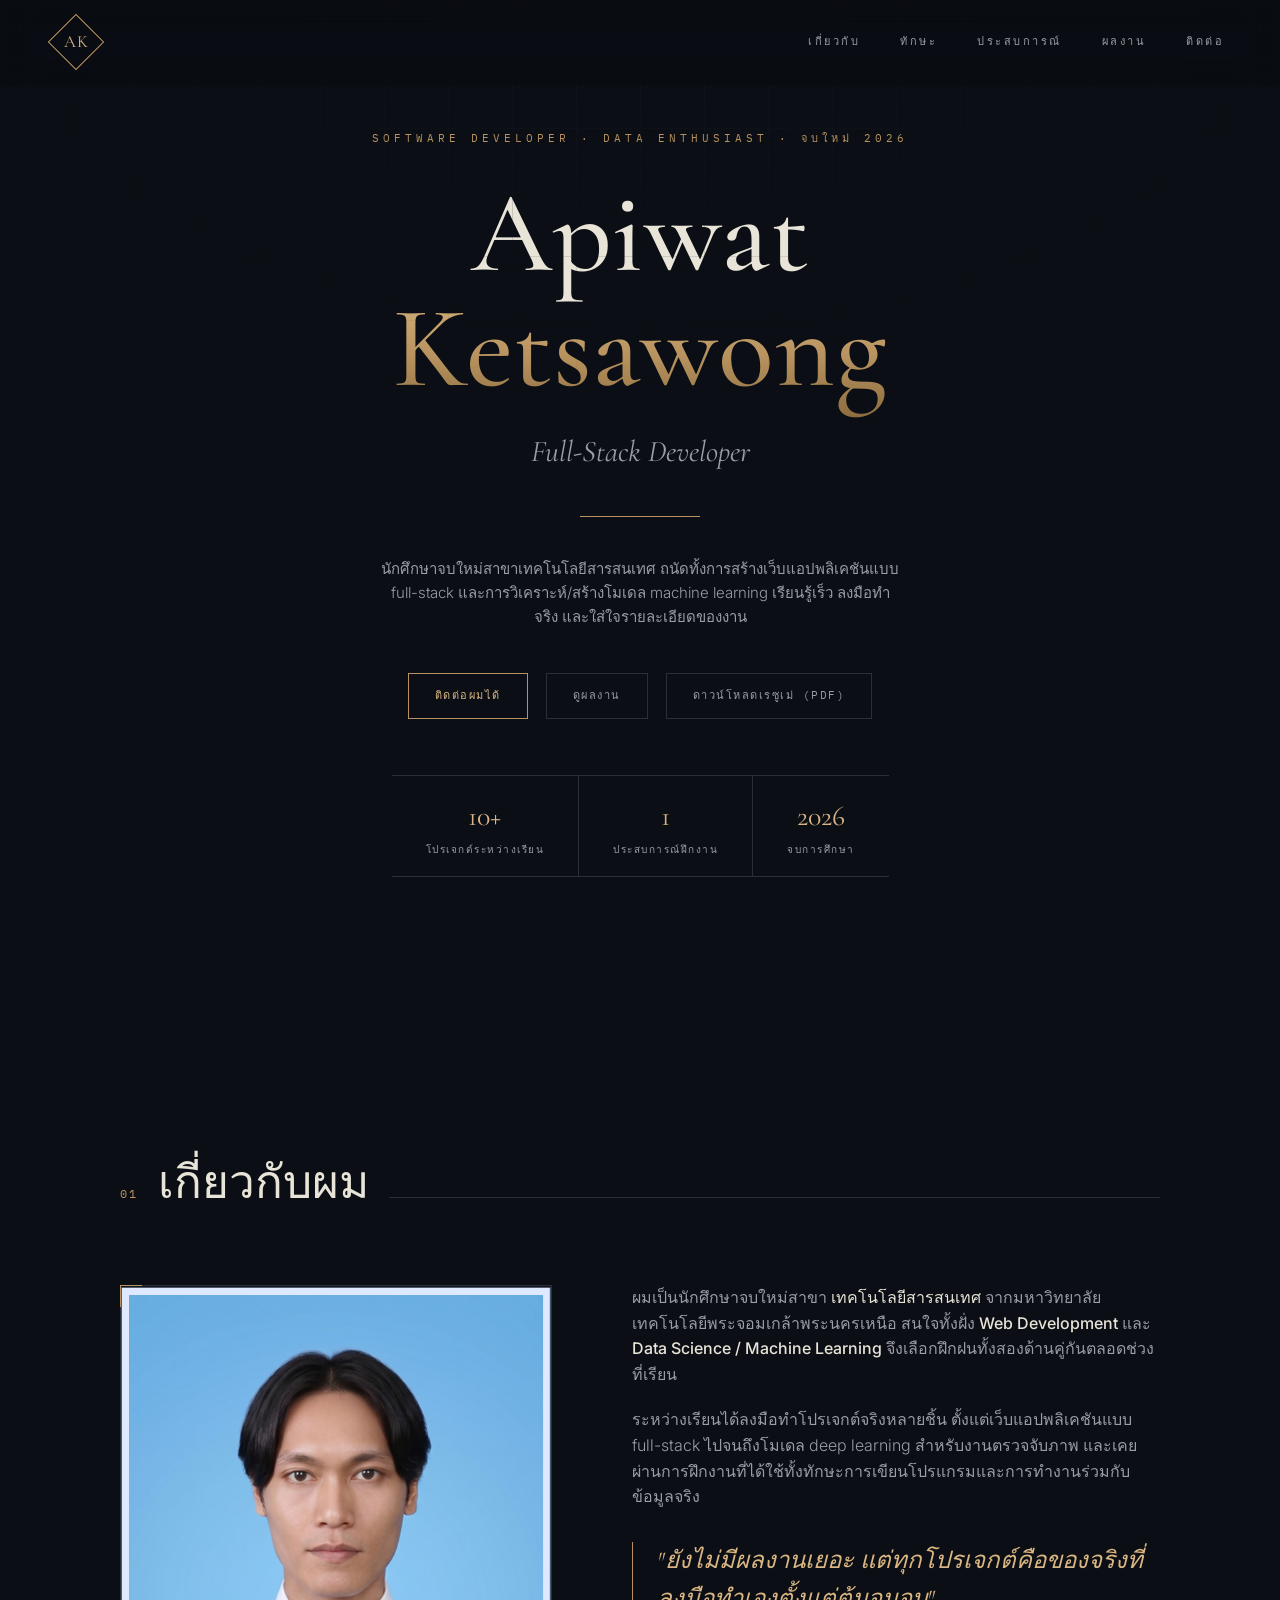
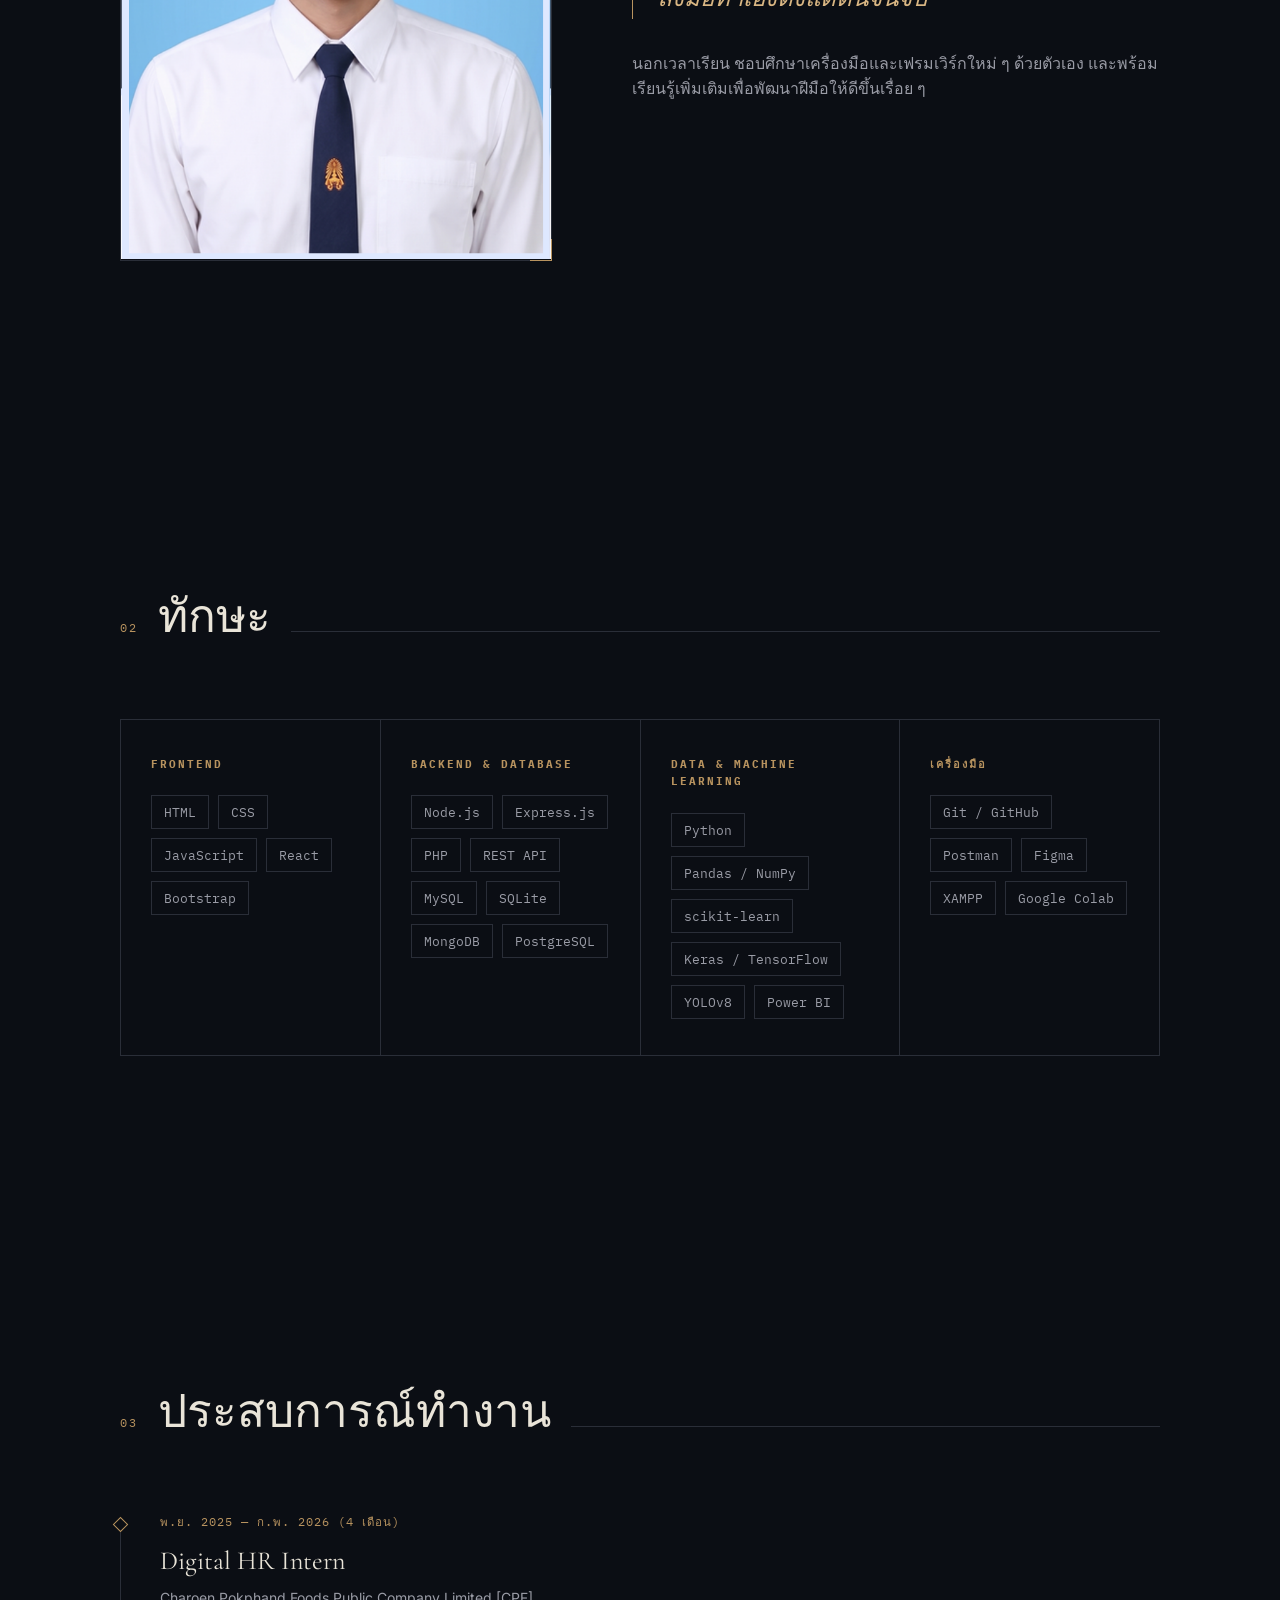
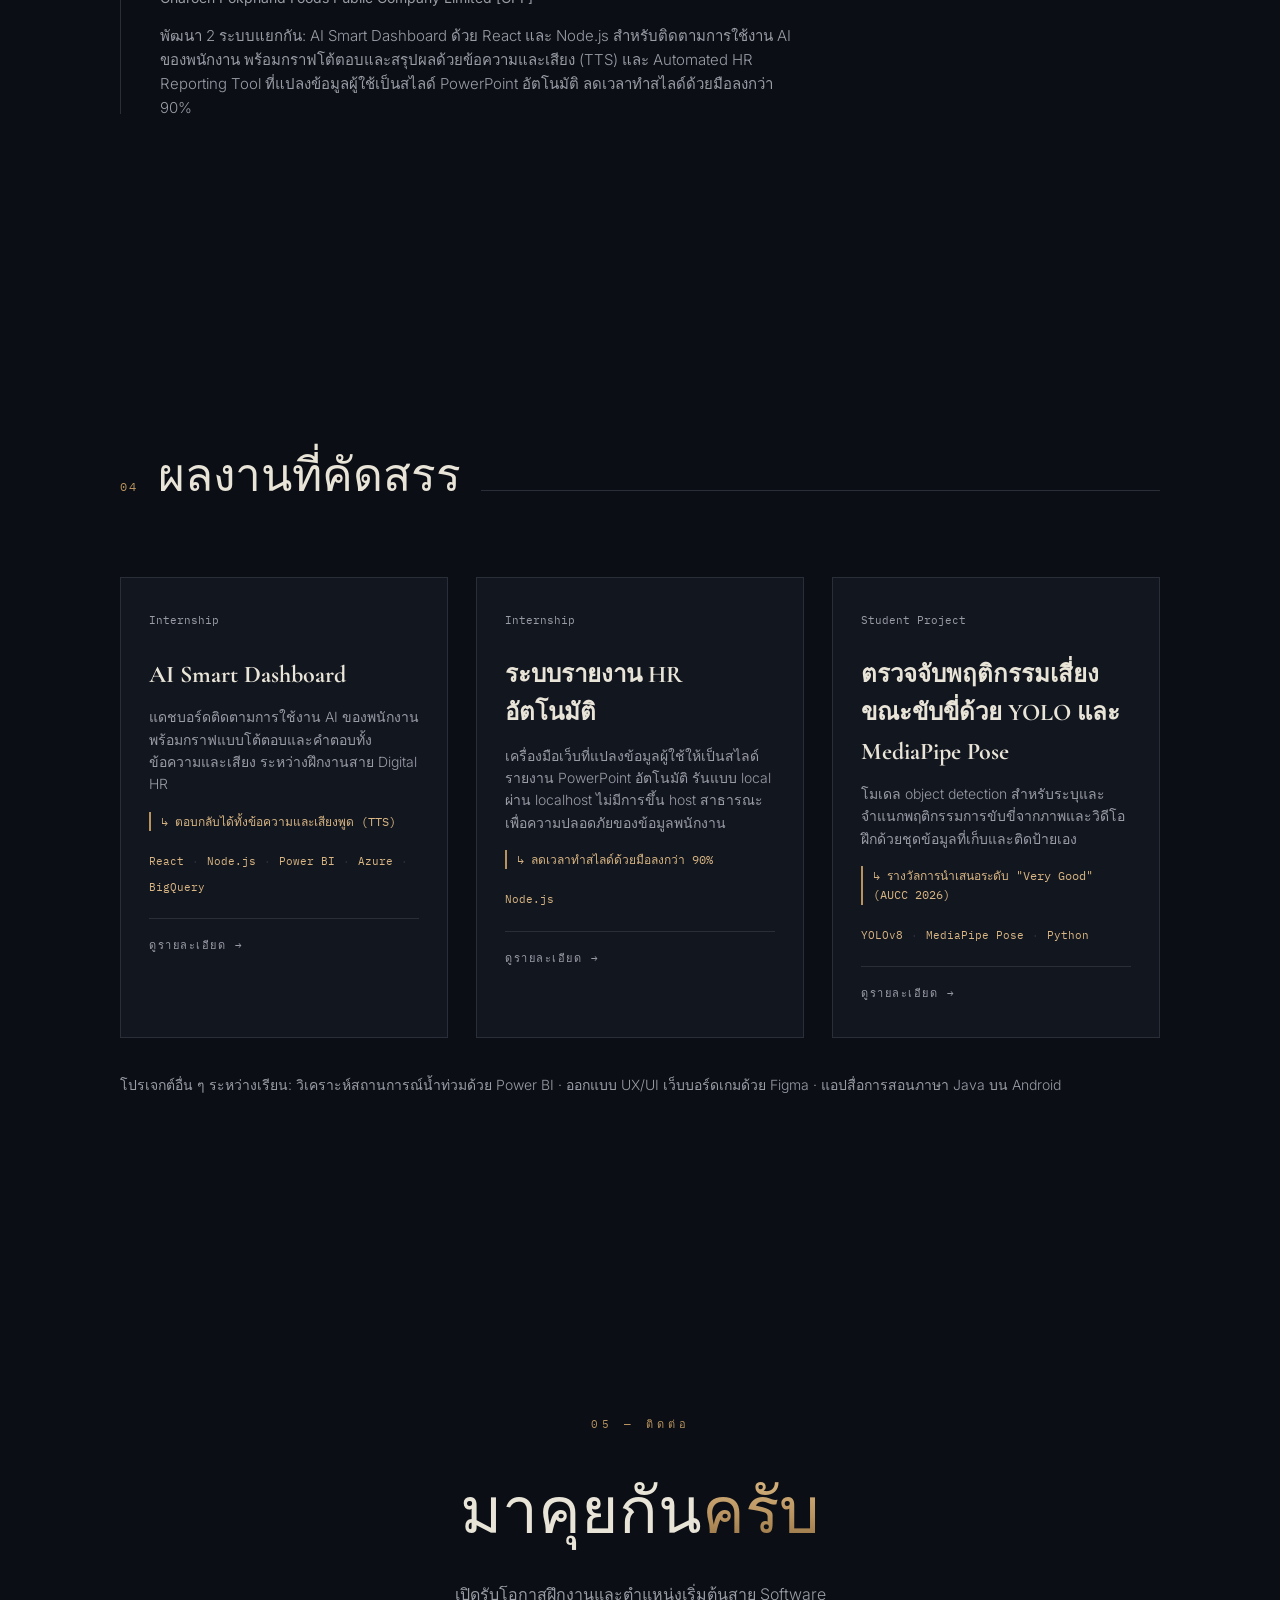
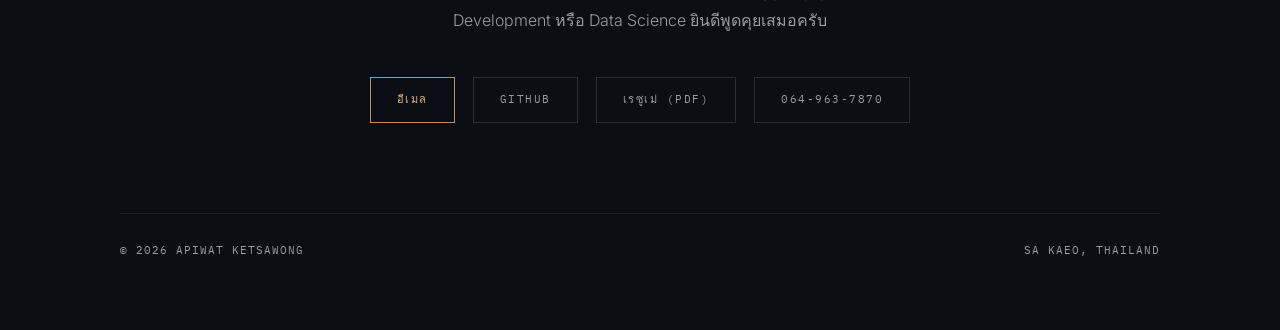
==== index.html @ 57ee514e "save" ====
<!DOCTYPE html>
<html lang="th">
<head>
<meta charset="UTF-8">
<meta name="viewport" content="width=device-width, initial-scale=1.0">
<title>Apiwat Ketsawong — Software Developer & Data Enthusiast</title>
<link rel="preconnect" href="https://fonts.googleapis.com">
<link rel="preconnect" href="https://fonts.gstatic.com" crossorigin>
<link href="https://fonts.googleapis.com/css2?family=Cormorant+Garamond:ital,wght@0,400;0,500;0,600;1,400&family=Inter:wght@300;400;500;600&family=IBM+Plex+Mono:wght@400;500&display=swap" rel="stylesheet">
<link rel="stylesheet" href="styles.css">
</head>
<body>

<div class="grain"></div>

<nav>
  <div class="monogram"><span>AK</span></div>
  <div class="nav-links">
    <a href="#about">เกี่ยวกับ</a>
    <a href="#skills">ทักษะ</a>
    <a href="#experience">ประสบการณ์</a>
    <a href="#work">ผลงาน</a>
    <a href="#contact">ติดต่อ</a>
  </div>
  <button class="nav-toggle" id="navToggle" aria-label="เปิดเมนู" aria-expanded="false" aria-controls="mobileNav">
    <span></span><span></span><span></span>
  </button>
</nav>

<div class="mobile-nav" id="mobileNav">
  <a href="#about">เกี่ยวกับ</a>
  <a href="#skills">ทักษะ</a>
  <a href="#experience">ประสบการณ์</a>
  <a href="#work">ผลงาน</a>
  <a href="#contact">ติดต่อ</a>
</div>

<header class="hero">
  <div class="eyebrow">Software Developer · Data Enthusiast · จบใหม่ 2026</div>
  <h1 class="name">Apiwat<br><span class="brass-text">Ketsawong</span></h1>
  <div class="role">Full-Stack Developer</div>
  <div class="hero-rule"></div>
  <p class="hero-tagline">นักศึกษาจบใหม่สาขาเทคโนโลยีสารสนเทศ ถนัดทั้งการสร้างเว็บแอปพลิเคชันแบบ full-stack และการวิเคราะห์/สร้างโมเดล machine learning เรียนรู้เร็ว ลงมือทำจริง และใส่ใจรายละเอียดของงาน</p>
  <div class="hero-links">
    <a class="plaque-btn primary" href="#contact">ติดต่อผมได้</a>
    <a class="plaque-btn" href="#work">ดูผลงาน</a>
    <a class="plaque-btn" href="resumeApiwat.pdf" download>ดาวน์โหลดเรซูเม่ (PDF)</a>
  </div>
  <div class="stat-strip">
    <div class="stat"><div class="n">10+</div><div class="l">โปรเจกต์ระหว่างเรียน</div></div>
    <div class="stat"><div class="n">1</div><div class="l">ประสบการณ์ฝึกงาน</div></div>
    <div class="stat"><div class="n">2026</div><div class="l">จบการศึกษา</div></div>
  </div>
</header>

<section id="about">
  <div class="section-inner">
    <div class="section-head reveal">
      <span class="num">01</span><h2>เกี่ยวกับผม</h2><div class="rule"></div>
    </div>
    <div class="about-grid reveal">
      <div class="about-frame">
        <div class="corner tl"></div><div class="corner br"></div>
        <span class="initials brass-text"><img src="image/profile.png" alt="Apiwat Ketsawong"></span>
      </div>
      <div class="about-text">
        <p>ผมเป็นนักศึกษาจบใหม่สาขา <strong>เทคโนโลยีสารสนเทศ</strong> จากมหาวิทยาลัยเทคโนโลยีพระจอมเกล้าพระนครเหนือ สนใจทั้งฝั่ง <strong>Web Development</strong> และ <strong>Data Science / Machine Learning</strong> จึงเลือกฝึกฝนทั้งสองด้านคู่กันตลอดช่วงที่เรียน</p>
        <p>ระหว่างเรียนได้ลงมือทำโปรเจกต์จริงหลายชิ้น ตั้งแต่เว็บแอปพลิเคชันแบบ full-stack ไปจนถึงโมเดล deep learning สำหรับงานตรวจจับภาพ และเคยผ่านการฝึกงานที่ได้ใช้ทั้งทักษะการเขียนโปรแกรมและการทำงานร่วมกับข้อมูลจริง</p>
        <div class="pull-quote">"ยังไม่มีผลงานเยอะ แต่ทุกโปรเจกต์คือของจริงที่ลงมือทำเองตั้งแต่ต้นจนจบ"</div>
        <p>นอกเวลาเรียน ชอบศึกษาเครื่องมือและเฟรมเวิร์กใหม่ ๆ ด้วยตัวเอง และพร้อมเรียนรู้เพิ่มเติมเพื่อพัฒนาฝีมือให้ดีขึ้นเรื่อย ๆ</p>
      </div>
    </div>
  </div>
</section>

<section id="skills">
  <div class="section-inner">
    <div class="section-head reveal">
      <span class="num">02</span><h2>ทักษะ</h2><div class="rule"></div>
    </div>
    <div class="skill-groups reveal">
      <div class="skill-group">
        <h3>Frontend</h3>
        <div class="skill-tags">
          <span>HTML</span><span>CSS</span><span>JavaScript</span><span>React</span><span>Bootstrap</span>
        </div>
      </div>
      <div class="skill-group">
        <h3>Backend &amp; Database</h3>
        <div class="skill-tags">
          <span>Node.js</span><span>Express.js</span><span>PHP</span><span>REST API</span><span>MySQL</span><span>SQLite</span><span>MongoDB</span><span>PostgreSQL</span>
        </div>
      </div>
      <div class="skill-group">
        <h3>Data &amp; Machine Learning</h3>
        <div class="skill-tags">
          <span>Python</span><span>Pandas / NumPy</span><span>scikit-learn</span><span>Keras / TensorFlow</span><span>YOLOv8</span><span>Power BI</span>
        </div>
      </div>
      <div class="skill-group">
        <h3>เครื่องมือ</h3>
        <div class="skill-tags">
          <span>Git / GitHub</span><span>Postman</span><span>Figma</span><span>XAMPP</span><span>Google Colab</span>
        </div>
      </div>
    </div>
  </div>
</section>

<section id="experience">
  <div class="section-inner">
    <div class="section-head reveal">
      <span class="num">03</span><h2>ประสบการณ์ทำงาน</h2><div class="rule"></div>
    </div>
    <div class="timeline reveal">
      <div class="tl-item">
        <div class="tl-date">พ.ย. 2025 — ก.พ. 2026 (4 เดือน)</div>
        <div class="tl-role">Digital HR Intern</div>
        <div class="tl-company">Charoen Pokphand Foods Public Company Limited [CPF]</div>
        <p class="tl-desc">พัฒนา 2 ระบบแยกกัน: AI Smart Dashboard ด้วย React และ Node.js สำหรับติดตามการใช้งาน AI ของพนักงาน พร้อมกราฟโต้ตอบและสรุปผลด้วยข้อความและเสียง (TTS) และ Automated HR Reporting Tool ที่แปลงข้อมูลผู้ใช้เป็นสไลด์ PowerPoint อัตโนมัติ ลดเวลาทำสไลด์ด้วยมือลงกว่า 90%</p>
      </div>
    </div>
  </div>
</section>

<section id="work">
  <div class="section-inner">
    <div class="section-head reveal">
      <span class="num">04</span><h2>ผลงานที่คัดสรร</h2><div class="rule"></div>
    </div>
    <div class="project-grid reveal">
      <a class="project-card" href="project-1.html">
        <div class="corner tl"></div><div class="corner br"></div>
        <div class="project-num">Internship</div>
        <h3>AI Smart Dashboard</h3>
        <p>แดชบอร์ดติดตามการใช้งาน AI ของพนักงาน พร้อมกราฟแบบโต้ตอบและคำตอบทั้งข้อความและเสียง ระหว่างฝึกงานสาย Digital HR</p>
        <div class="project-impact">↳ ตอบกลับได้ทั้งข้อความและเสียงพูด (TTS)</div>
        <div class="project-tags"><span>React</span><span>Node.js</span><span>Power BI</span><span>Azure</span><span>BigQuery</span></div>
        <div class="project-view">ดูรายละเอียด →</div>
      </a>
      <a class="project-card" href="project-2.html">    
        <div class="corner tl"></div><div class="corner br"></div>
        <div class="project-num">Internship</div>
        <h3>ระบบรายงาน HR อัตโนมัติ</h3>
        <p>เครื่องมือเว็บที่แปลงข้อมูลผู้ใช้ให้เป็นสไลด์รายงาน PowerPoint อัตโนมัติ รันแบบ local ผ่าน localhost ไม่มีการขึ้น host สาธารณะ เพื่อความปลอดภัยของข้อมูลพนักงาน</p>   
        <div class="project-impact">↳ ลดเวลาทำสไลด์ด้วยมือลงกว่า 90%</div>
        <div class="project-tags"><span>Node.js</span></div>
        <div class="project-view">ดูรายละเอียด →</div>
      </a>
      <a class="project-card" href="project-3.html">
        <div class="corner tl"></div><div class="corner br"></div>
        <div class="project-num">Student Project</div>
        <h3>ตรวจจับพฤติกรรมเสี่ยงขณะขับขี่ด้วย YOLO และ MediaPipe Pose</h3>
        <p>โมเดล object detection สำหรับระบุและจำแนกพฤติกรรมการขับขี่จากภาพและวิดีโอ ฝึกด้วยชุดข้อมูลที่เก็บและติดป้ายเอง</p>
        <div class="project-impact">↳ รางวัลการนำเสนอระดับ "Very Good" (AUCC 2026)</div>
        <div class="project-tags"><span>YOLOv8</span><span>MediaPipe Pose</span><span>Python</span></div>
        <div class="project-view">ดูรายละเอียด →</div>
      </a>
    </div>
    <p style="margin-top:36px; color:var(--ink-dim); font-size:14px; font-weight:300;">โปรเจกต์อื่น ๆ ระหว่างเรียน: วิเคราะห์สถานการณ์น้ำท่วมด้วย Power BI · ออกแบบ UX/UI เว็บบอร์ดเกมด้วย Figma · แอปสื่อการสอนภาษา Java บน Android</p>
  </div>
</section>

<footer id="contact">
  <div class="eyebrow">05 — ติดต่อ</div>
  <h2>มาคุยกัน<span class="brass-text">ครับ</span></h2>
  <p>เปิดรับโอกาสฝึกงานและตำแหน่งเริ่มต้นสาย Software Development หรือ Data Science ยินดีพูดคุยเสมอครับ</p>
  <div class="footer-links">
    <a class="plaque-btn primary" href="mailto:apiwat89123@gmail.com">อีเมล</a>
    <a class="plaque-btn" href="https://github.com/Apiwat89">GitHub</a>
    <a class="plaque-btn" href="resumeApiwat.pdf" download>เรซูเม่ (PDF)</a>
    <a class="plaque-btn" href="tel:0649637870">064-963-7870</a>
  </div>
  <div class="footer-inner" style="max-width:1040px; margin:0 auto;">
    <div class="footer-bottom">
      <span>© 2026 APIWAT KETSAWONG</span>
      <span>SA KAEO, THAILAND</span>
    </div>
  </div>
</footer>

<script src="script.js"></script>

</body>
</html>
---- styles.css ----
:root{
    --bg: #0B0E14;
    --bg-panel: #12161F;
    --ink: #E9E4D8;
    --ink-dim: #9A9CA6;
    --brass: #B8935F;
    --brass-bright: #D9B683;
    --line: #2A2E38;
    --line-soft: #1B1F29;
    --serif: 'Cormorant Garamond', serif;
    --sans: 'Inter', sans-serif;
    --mono: 'IBM Plex Mono', monospace;
  }
  *{ margin:0; padding:0; box-sizing:border-box; }
  html{ scroll-behavior:smooth; }
  body{
    background: var(--bg);
    color: var(--ink);
    font-family: var(--sans);
    line-height:1.6;
    overflow-x:hidden;
  }
  ::selection{ background: var(--brass); color: var(--bg); }

  /* texture: faint engraved grid */
  .grain{
    position:fixed; inset:0; pointer-events:none; z-index:1;
    background-image:
      linear-gradient(var(--line-soft) 1px, transparent 1px),
      linear-gradient(90deg, var(--line-soft) 1px, transparent 1px);
    background-size: 64px 64px;
    opacity:.35;
    mask-image: radial-gradient(ellipse 80% 60% at 50% 0%, black, transparent 75%);
  }

  a{ color:inherit; text-decoration:none; }

  .brass-text{
    background: linear-gradient(180deg, var(--brass-bright) 0%, var(--brass) 55%, #8C6C3E 100%);
    -webkit-background-clip:text;
    background-clip:text;
    color:transparent;
  }

  /* ---------- nav ---------- */
  nav{
    position:fixed; top:0; left:0; right:0; z-index:50;
    display:flex; align-items:center; justify-content:space-between;
    padding: 22px 56px;
    background: rgba(10, 12, 18, 0.55);
    backdrop-filter: blur(14px);
    -webkit-backdrop-filter: blur(14px);
    border-bottom: 1px solid transparent;
    transition: transform .4s ease, background .4s ease, border-color .4s ease, padding .3s ease;
  }
  nav.nav-scrolled{
    background: rgba(10, 12, 18, 0.88);
    border-bottom: 1px solid var(--line);
    padding: 16px 56px;
  }
  nav.nav-hidden{
    transform: translateY(-100%);
  }
  .monogram{
    width:40px; height:40px;
    border:1px solid var(--brass);
    display:flex; align-items:center; justify-content:center;
    font-family:var(--serif); font-size:17px; letter-spacing:1px;
    color:var(--brass-bright);
    transform: rotate(45deg);
  }
  .monogram span{ transform: rotate(-45deg); }
  .nav-links{ display:flex; gap:40px; }
  .nav-links a{
    font-size:11px; letter-spacing:2.5px; text-transform:uppercase;
    color:var(--ink-dim);
    transition: color .3s ease;
    position:relative;
  }
  .nav-links a:hover{ color:var(--brass-bright); }
  .nav-links a::after{
    content:''; position:absolute; left:0; bottom:-6px; width:0; height:1px;
    background:var(--brass); transition:width .35s ease;
  }
  .nav-links a:hover::after{ width:100%; }

  .nav-toggle{
    display:none;
    width:34px; height:34px;
    background:none; border:none; cursor:pointer;
    flex-direction:column; align-items:center; justify-content:center; gap:6px;
    padding:0;
  }
  .nav-toggle span{
    display:block; width:22px; height:1px; background:var(--brass-bright);
    transition: transform .3s ease, opacity .3s ease;
  }
  .nav-toggle[aria-expanded="true"] span:nth-child(1){ transform: translateY(7px) rotate(45deg); }
  .nav-toggle[aria-expanded="true"] span:nth-child(2){ opacity:0; }
  .nav-toggle[aria-expanded="true"] span:nth-child(3){ transform: translateY(-7px) rotate(-45deg); }

  .mobile-nav{
    display:none;
    position:fixed; top:0; right:0; z-index:49;
    width:min(76vw, 320px); height:100vh;
    background: rgba(11,14,20,0.98);
    border-left:1px solid var(--line);
    flex-direction:column; align-items:flex-start; justify-content:center; gap:8px;
    padding: 40px;
    transform: translateX(100%);
    transition: transform .4s ease;
  }
  .mobile-nav.open{ transform: translateX(0); }
  .mobile-nav a{
    font-family:var(--serif); font-size:24px; color:var(--ink);
    padding:14px 0; width:100%;
    border-bottom:1px solid var(--line-soft);
  }
  .mobile-nav a:hover{ color:var(--brass-bright); }

  /* ---------- hero ---------- */
  header.hero{
    min-height:100vh;
    display:flex; flex-direction:column; align-items:center; justify-content:center;
    text-align:center;
    position:relative;
    padding: 130px 24px 110px;
  }
  .eyebrow{
    font-family:var(--mono); font-size:11px; letter-spacing:4px;
    color:var(--brass); text-transform:uppercase; margin-bottom:28px;
    opacity:0; animation: rise .6s ease forwards .05s;
  }
  h1.name{
    font-family:var(--serif); font-weight:500; font-style:normal;
    font-size: clamp(56px, 9vw, 128px);
    line-height:1;
    letter-spacing: .5px;
    opacity:0; animation: rise .6s ease forwards .12s;
  }
  .role{
    margin-top:22px;
    font-family:var(--serif); font-style:italic; font-weight:400;
    font-size: clamp(20px, 2.4vw, 30px);
    color: var(--ink-dim);
    opacity:0; animation: rise .6s ease forwards .2s;
  }
  .hero-rule{
    width:0; height:1px; background:var(--brass);
    margin: 40px auto; animation: growLine .7s ease forwards .3s;
  }
  @keyframes growLine{ to{ width:120px; } }
  .hero-tagline{
    max-width:520px; color:var(--ink-dim); font-size:15px; font-weight:300;
    opacity:0; animation: rise .6s ease forwards .38s;
  }
  .hero-links{
    margin-top:44px; display:flex; gap:18px; flex-wrap:wrap; justify-content:center;
    opacity:0; animation: rise .6s ease forwards .46s;
  }
  .stat-strip{
    margin-top:56px; display:flex; gap:0; border-top:1px solid var(--line); border-bottom:1px solid var(--line);
    opacity:0; animation: rise .6s ease forwards .54s;
  }
  .stat-strip .stat{ padding:18px 34px; text-align:center; border-right:1px solid var(--line); }
  .stat-strip .stat:last-child{ border-right:none; }
  .stat-strip .stat .n{ font-family:var(--serif); font-size:28px; color:var(--brass-bright); }
  .stat-strip .stat .l{ font-family:var(--mono); font-size:10px; letter-spacing:1.5px; color:var(--ink-dim); text-transform:uppercase; margin-top:4px; }
  .plaque-btn{
    font-family:var(--mono); font-size:11px; letter-spacing:1.5px; text-transform:uppercase;
    padding:13px 26px; border:1px solid var(--line);
    color:var(--ink-dim);
    transition: all .35s ease;
  }
  .plaque-btn:hover{
    border-color:var(--brass); color:var(--brass-bright);
    box-shadow: inset 0 0 0 1px var(--brass);
  }
  .plaque-btn.primary{ border-color:var(--brass); color:var(--brass-bright); }
  .plaque-btn.primary:hover{ background:var(--brass); color:var(--bg); }

  @keyframes rise{ from{ opacity:0; transform:translateY(16px);} to{opacity:1; transform:translateY(0);} }

  .scroll-cue{
    position:absolute; bottom:24px; left:50%; transform:translateX(-50%);
    font-family:var(--mono); font-size:10px; letter-spacing:2px; color:var(--ink-dim);
    display:flex; flex-direction:column; align-items:center; gap:8px;
    opacity:0; animation: rise .6s ease forwards .65s;
  }
  .scroll-cue .stem{ width:1px; height:22px; background:linear-gradient(var(--brass), transparent); animation: pulse 2s ease-in-out infinite; }
  @keyframes pulse{ 0%,100%{opacity:.3;} 50%{opacity:1;} }

  /* ---------- section shell ---------- */
  section{ padding: 160px 56px; position:relative; z-index:2; }
  .section-inner{ max-width:1040px; margin:0 auto; }
  .section-head{ display:flex; align-items:baseline; gap:20px; margin-bottom:64px; }
  .section-head .num{ font-family:var(--mono); font-size:12px; color:var(--brass); letter-spacing:2px; }
  .section-head h2{
    font-family:var(--serif); font-weight:500; font-size: clamp(32px,4vw,46px);
  }
  .section-head .rule{ flex:1; height:1px; background:var(--line); }

  .reveal{ opacity:0; transform:translateY(16px); transition: opacity .45s ease, transform .45s ease; }
  .reveal.in{ opacity:1; transform:translateY(0); }

  /* ---------- about ---------- */
  .about-grid{ display:grid; grid-template-columns: 0.9fr 1.1fr; gap:80px; align-items:start; }
  .about-frame{
    aspect-ratio: 3/4;
    border:1px solid var(--line);
    position:relative;
    background: linear-gradient(160deg, var(--bg-panel), var(--bg));
    display:flex; align-items:center; justify-content:center;
  }
  .about-frame::before, .about-frame::after,
  .corner-tl, .corner-br{ content:''; }
  .corner{
    position:absolute; width:22px; height:22px; border:1px solid var(--brass);
  }
  .corner.tl{ top:-1px; left:-1px; border-right:none; border-bottom:none; }
  .corner.br{ bottom:-1px; right:-1px; border-left:none; border-top:none; }
  .about-frame .initials{
    font-family:var(--serif); font-size:96px; color:var(--line);
  }
  .about-frame .initials img{ width:100%; height:100%; object-fit:cover; object-position:center; display:block; }

  .about-text p{ font-weight:300; color:var(--ink-dim); font-size:16px; margin-bottom:20px; }
  .about-text p strong{ color:var(--ink); font-weight:500; }
  .pull-quote{
    font-family:var(--serif); font-style:italic; font-size:24px; color:var(--brass-bright);
    border-left:1px solid var(--brass); padding-left:24px; margin:32px 0;
  }

  /* ---------- skills ---------- */
  .skill-groups{ display:grid; grid-template-columns:repeat(auto-fit,minmax(230px,1fr)); gap:1px; background:var(--line); border:1px solid var(--line); }
  .skill-group{ background:var(--bg); padding:36px 30px; }
  .skill-group h3{
    font-family:var(--mono); font-size:11px; letter-spacing:2px; text-transform:uppercase;
    color:var(--brass); margin-bottom:22px;
  }
  .skill-tags{ display:flex; flex-wrap:wrap; gap:9px; }
  .skill-tags span{
    font-family:var(--mono); font-size:12.5px; color:var(--ink-dim);
    border:1px solid var(--line); padding:6px 12px;
    transition: all .3s ease;
  }
  .skill-tags span:hover{ color:var(--brass-bright); border-color:var(--brass); }

  /* ---------- experience timeline ---------- */
  .timeline{ position:relative; padding-left:40px; }
  .timeline::before{
    content:''; position:absolute; left:0; top:6px; bottom:6px; width:1px; background:var(--line);
  }
  .tl-item{ position:relative; padding-bottom:56px; }
  .tl-item:last-child{ padding-bottom:0; }
  .tl-item::before{
    content:''; position:absolute; left:-45px; top:6px; width:9px; height:9px;
    border:1px solid var(--brass); background:var(--bg); transform:rotate(45deg);
  }
  .tl-date{ font-family:var(--mono); font-size:11.5px; color:var(--brass); letter-spacing:1px; margin-bottom:8px; }
  .tl-role{ font-family:var(--serif); font-size:26px; margin-bottom:6px; }
  .tl-company{ color:var(--ink-dim); font-size:14px; margin-bottom:14px; }
  .tl-desc{ color:var(--ink-dim); font-weight:300; font-size:15px; max-width:640px; }

  /* ---------- projects ---------- */
  .project-grid{ display:grid; grid-template-columns:repeat(auto-fit,minmax(280px,1fr)); gap:28px; }
  .project-card{
    border:1px solid var(--line); padding:34px 28px; position:relative;
    transition: transform .4s ease, border-color .4s ease;
    background: var(--bg-panel);
  }
  .project-card:hover{ transform:translateY(-6px); border-color:var(--brass); }
  .project-card .corner{ opacity:0; transition:opacity .4s ease; }
  .project-card:hover .corner{ opacity:1; }
  .project-num{ font-family:var(--mono); font-size:11px; color:var(--ink-dim); margin-bottom:26px; }
  .project-card h3{ font-family:var(--serif); font-size:24px; margin-bottom:12px; }
  .project-card p{ color:var(--ink-dim); font-weight:300; font-size:14px; margin-bottom:16px; }
  .project-impact{
    font-family:var(--mono); font-size:12px; color:var(--brass-bright);
    border-left:2px solid var(--brass); padding-left:10px; margin-bottom:22px;
  }
  .project-tags{ display:flex; flex-wrap:wrap; gap:8px; }
  .project-tags span{ font-family:var(--mono); font-size:11px; color:var(--brass-bright); }
  .project-tags span:not(:last-child)::after{ content:'·'; margin-left:8px; color:var(--line); }

  a.project-card{ display:block; cursor:pointer; }
  .project-view{
    font-family:var(--mono); font-size:11px; letter-spacing:1.5px; text-transform:uppercase;
    color:var(--ink-dim); margin-top:22px; padding-top:18px; border-top:1px solid var(--line);
    display:flex; align-items:center; gap:8px; transition: color .3s ease, gap .3s ease;
  }
  .project-card:hover .project-view{ color:var(--brass-bright); gap:12px; }

  /* ---------- case study pages ---------- */
  .case-nav{ padding: 26px 56px; display:flex; align-items:center; justify-content:space-between; }
  .case-back{
    display:inline-flex; align-items:center; gap:8px;
    font-family:var(--mono); font-size:11px; letter-spacing:1.5px; text-transform:uppercase;
    color:var(--ink-dim); transition:color .3s ease, gap .3s ease;
  }
  .case-back:hover{ color:var(--brass-bright); gap:12px; }

  .case-hero{ padding: 90px 56px 70px; max-width:900px; margin:0 auto; }
  .case-hero .eyebrow{ text-align:left; animation:none; opacity:1; }
  .case-title{
    font-family:var(--serif); font-weight:500; font-size:clamp(38px,6vw,64px);
    line-height:1.05; margin:20px 0 0;
  }
  .case-meta-row{
    display:flex; gap:48px; flex-wrap:wrap;
    margin-top:44px; padding-top:32px; border-top:1px solid var(--line);
  }
  .case-meta-row .item .l{
    font-family:var(--mono); font-size:10px; letter-spacing:1.5px; text-transform:uppercase;
    color:var(--brass); margin-bottom:8px;
  }
  .case-meta-row .item .v{ font-family:var(--serif); font-size:19px; }

  .case-frame{
    max-width:900px; margin:0 auto 20px; aspect-ratio:16/8;
    border:1px solid var(--line); position:relative;
    background: linear-gradient(160deg, var(--bg-panel), var(--bg));
    display:flex; align-items:center; justify-content:center;
    overflow:hidden;
  }
  .case-frame span{ font-family:var(--serif); font-size:22px; color:var(--line); }
  .case-frame img{
    width:100%; height:100%;
    object-fit:cover; object-position:center;
    display:block;
  }

  .case-body{ max-width:760px; margin:0 auto; padding: 60px 56px; }
  .case-body h3{
    font-family:var(--serif); font-weight:500; font-size:26px; margin: 48px 0 18px;
  }
  .case-body h3:first-child{ margin-top:0; }
  .case-body p{ font-weight:300; color:var(--ink-dim); font-size:16px; margin-bottom:16px; }

  .case-results{
    max-width:900px; margin: 10px auto 0; padding: 0 56px;
    display:grid; grid-template-columns:repeat(auto-fit,minmax(160px,1fr)); gap:1px;
    background:var(--line); border:1px solid var(--line);
  }
  .case-results .r{ background:var(--bg); padding:30px 24px; text-align:center; }
  .case-results .r .n{ font-family:var(--serif); font-size:32px; color:var(--brass-bright); }
  .case-results .r .l{ font-family:var(--mono); font-size:10px; letter-spacing:1px; color:var(--ink-dim); text-transform:uppercase; margin-top:6px; }

  .case-cta{
    max-width:900px; margin:0 auto; padding: 70px 56px 120px;
    display:flex; justify-content:space-between; align-items:center; gap:20px; flex-wrap:wrap;
    border-top:1px solid var(--line); margin-top:40px;
  }

  @media (max-width: 640px){
    .case-nav, .case-hero, .case-body, .case-cta{ padding-left:24px; padding-right:24px; }
    .case-results{ padding-left:24px; padding-right:24px; grid-template-columns:1fr; }
    .case-frame{ margin-left:24px; margin-right:24px; width:calc(100% - 48px); }
    .case-meta-row{ gap:28px; }
  }

  /* ---------- contact ---------- */
  footer{
    padding: 160px 56px 70px; text-align:center; position:relative; z-index:2;
  }
  footer .eyebrow{ animation:none; opacity:1; }
  footer h2{
    font-family:var(--serif); font-weight:500; font-size:clamp(38px,6vw,64px); margin:26px 0 18px;
  }
  footer p{ color:var(--ink-dim); font-weight:300; max-width:440px; margin:0 auto 44px; }
  .footer-links{ display:flex; justify-content:center; gap:18px; margin-bottom:90px; }
  .footer-bottom{
    display:flex; justify-content:space-between; align-items:center;
    border-top:1px solid var(--line-soft); padding-top:28px;
    font-family:var(--mono); font-size:11px; color:var(--ink-dim); letter-spacing:1px;
  }

  /* ---------- responsive: tablet ---------- */
  @media (max-width: 1024px){
    section{ padding: 130px 40px; }
    .about-grid{ gap:52px; }
    .skill-groups{ grid-template-columns:repeat(2,1fr); }
    .project-grid{ grid-template-columns:repeat(2,1fr); }
  }

  /* ---------- responsive: mobile ---------- */
  @media (max-width: 860px){
    nav{ padding:18px 24px; }
    nav.nav-scrolled{ padding:14px 24px; }
    .nav-links{ display:none; }
    .nav-toggle{ display:flex; }
    .mobile-nav{ display:flex; }

    header.hero{ padding: 110px 20px 100px; }
    .stat-strip{ margin-top:44px; }
    .stat-strip .stat{ padding:14px 12px; }
    .stat-strip .stat .n{ font-size:22px; }
    .stat-strip .stat .l{ font-size:9px; letter-spacing:1px; }

    section{ padding: 100px 24px; }
    .section-head{ margin-bottom:44px; }
    .about-grid{ grid-template-columns:1fr; gap:40px; }
    .about-frame{ aspect-ratio:16/9; }
    .skill-groups{ grid-template-columns:1fr; }
    .project-grid{ grid-template-columns:1fr; }

    .timeline{ padding-left:28px; }
    .tl-item::before{ left:-33px; }
    .tl-role{ font-size:22px; }

    .footer-links{ flex-wrap:wrap; gap:12px; margin-bottom:60px; }
    .footer-bottom{ flex-direction:column; gap:10px; text-align:center; }
  }

  /* ---------- responsive: small mobile ---------- */
  @media (max-width: 420px){
    h1.name{ font-size: clamp(44px, 14vw, 72px); }
    .hero-tagline{ font-size:14px; }
    .plaque-btn{ padding:12px 18px; font-size:10px; }
    .stat-strip{ flex-wrap:wrap; }
    .stat-strip .stat{ width:50%; border-bottom:1px solid var(--line); }
    .stat-strip .stat:nth-child(2){ border-right:none; }
    footer h2{ font-size: clamp(32px, 9vw, 48px); }
  }

  @media (prefers-reduced-motion: reduce){
    *{ animation-duration:.01ms !important; animation-iteration-count:1 !important; transition-duration:.01ms !important; }
  }

  a:focus-visible, .plaque-btn:focus-visible{
    outline:1px solid var(--brass-bright); outline-offset:4px;
  }
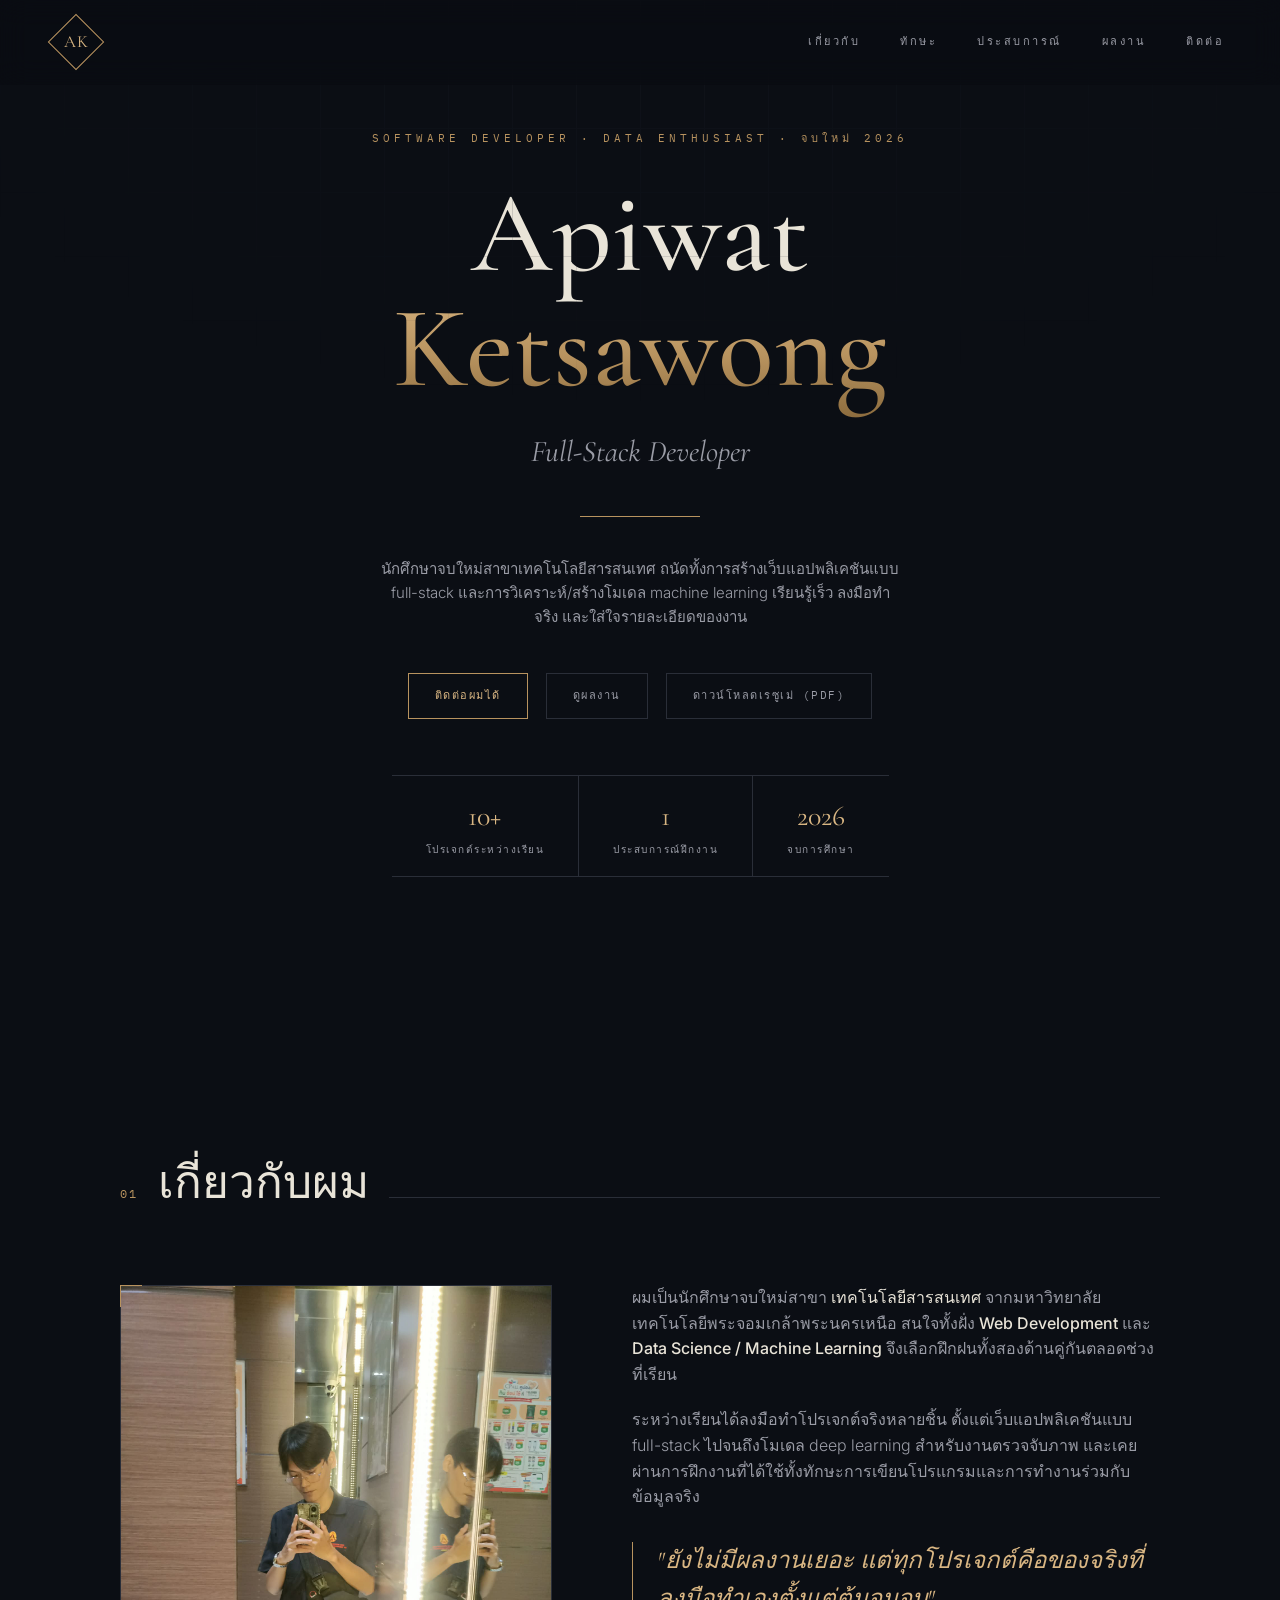
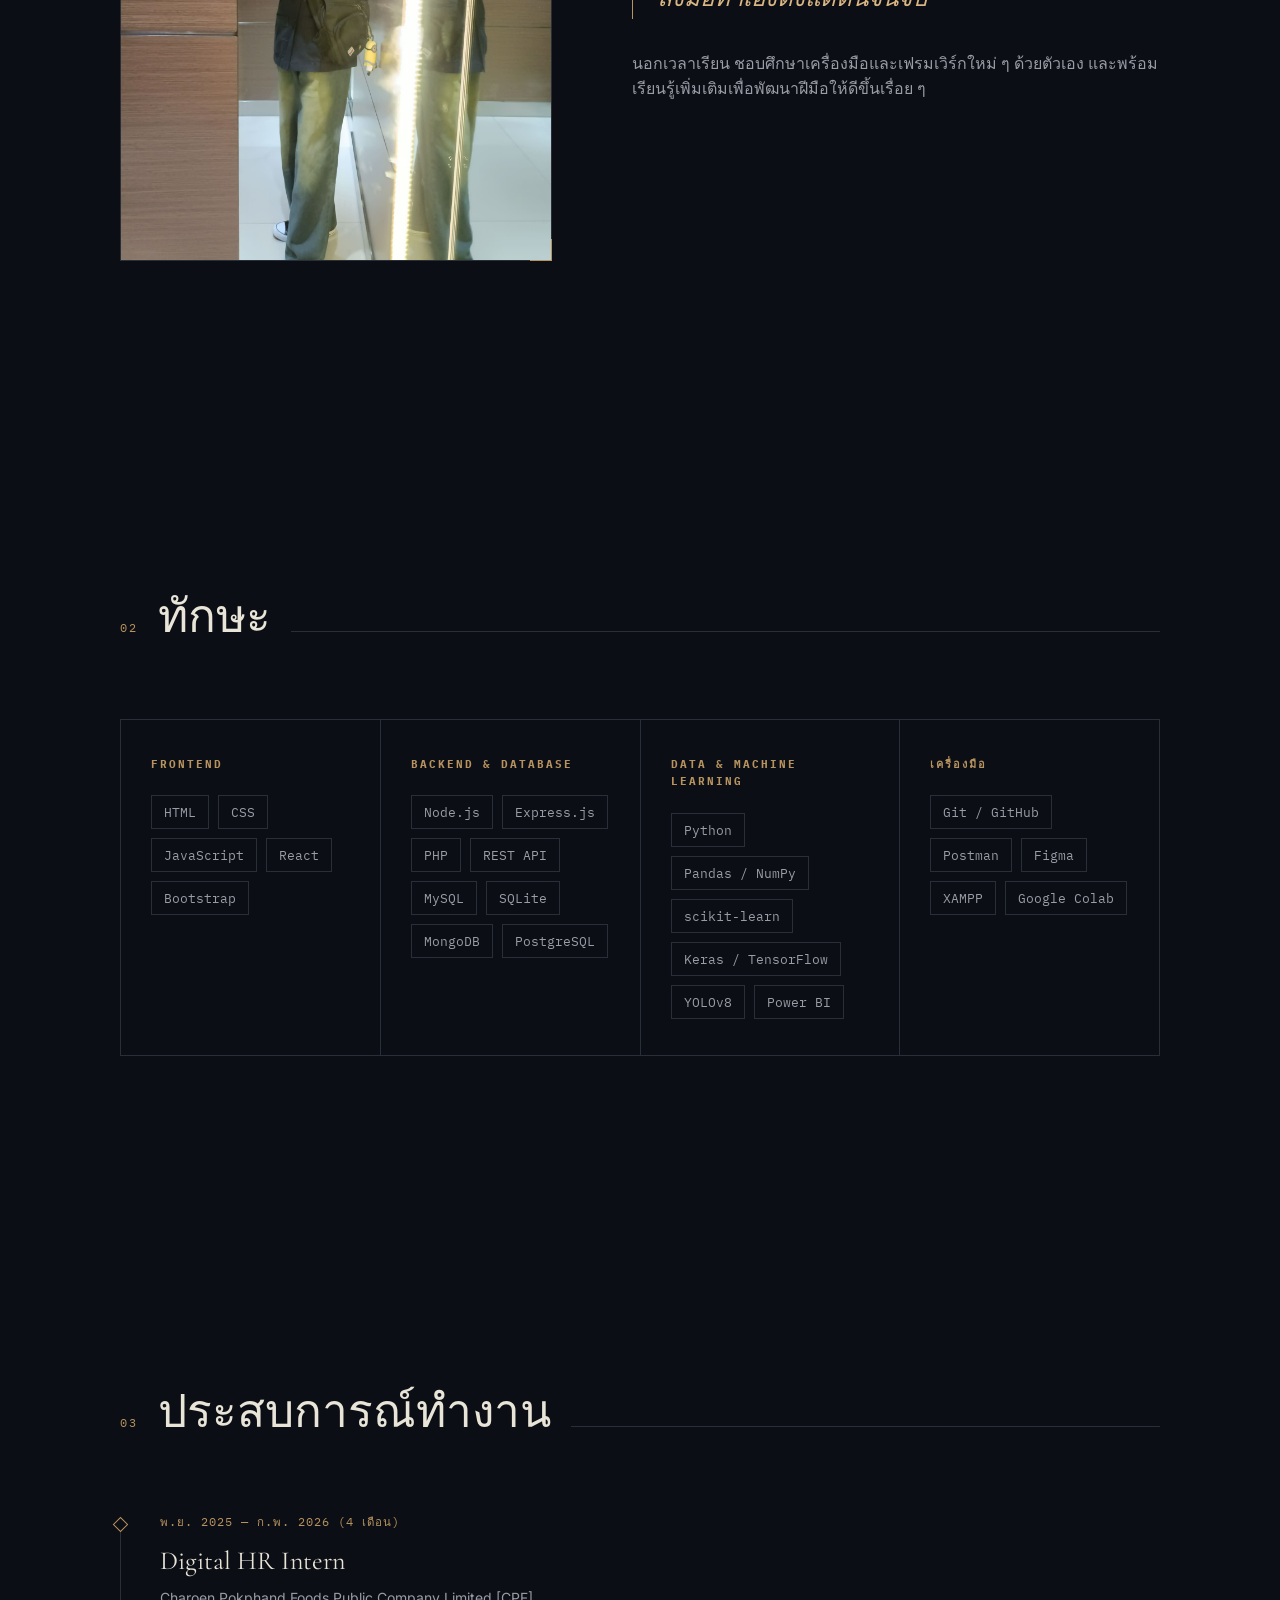
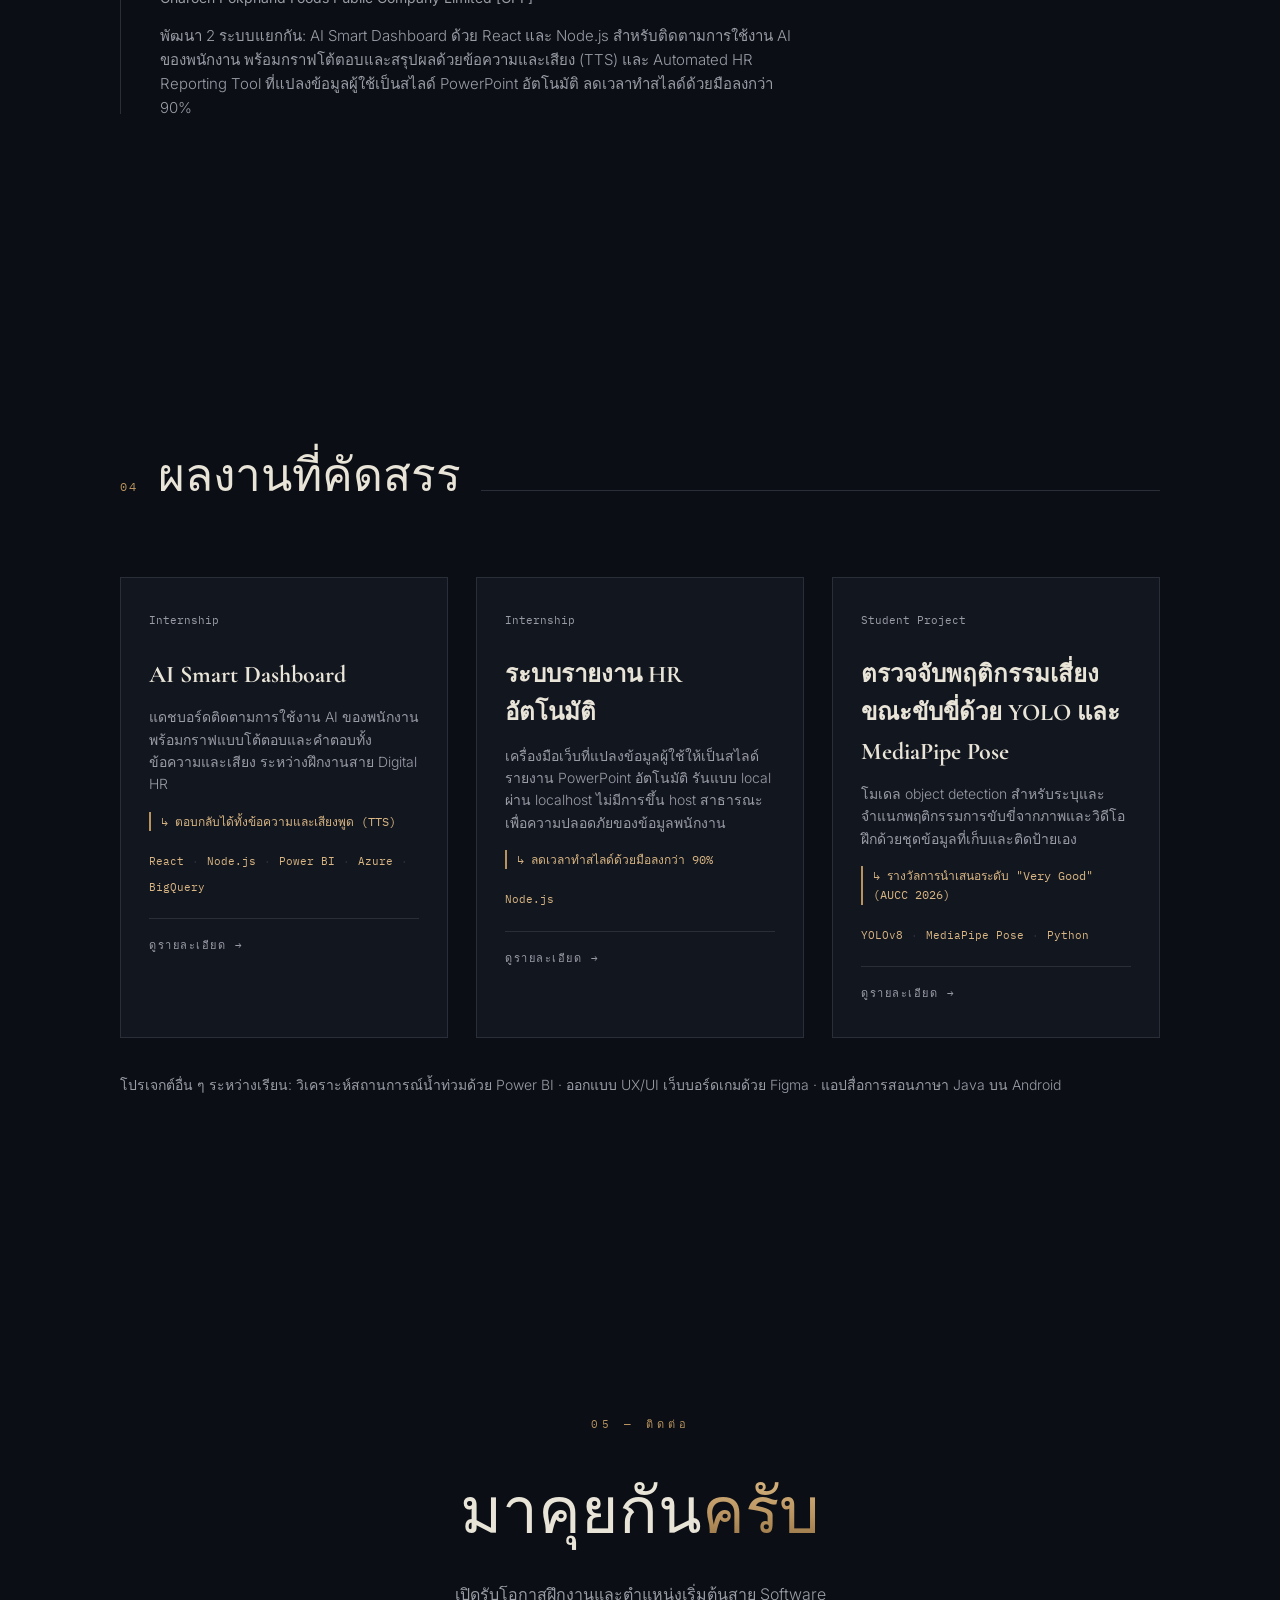
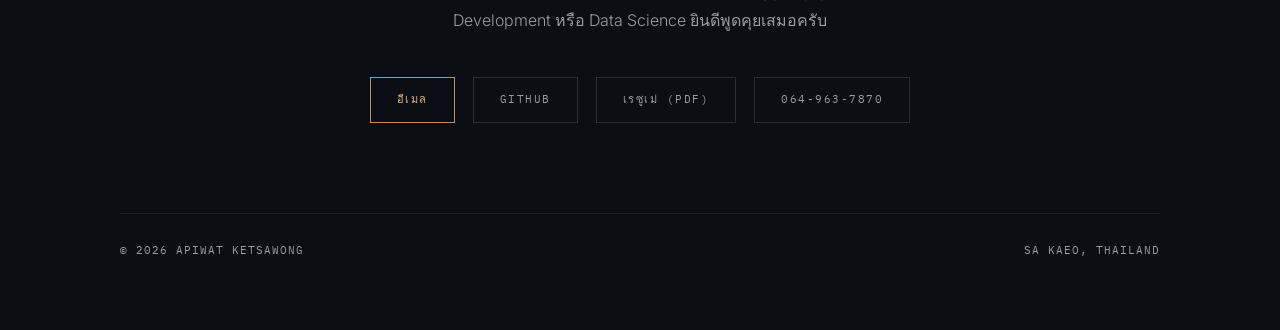
==== commit cf7f92f0: "save" ====
--- a/index.html
+++ b/index.html
@@ -61,7 +61,7 @@
     <div class="about-grid reveal">
       <div class="about-frame">
         <div class="corner tl"></div><div class="corner br"></div>
-        <span class="initials brass-text"><img src="image/profile.png" alt="Apiwat Ketsawong"></span>
+        <span class="initials brass-text"><img src="image/profile.jpg" alt="Apiwat Ketsawong"></span>
       </div>
       <div class="about-text">
         <p>ผมเป็นนักศึกษาจบใหม่สาขา <strong>เทคโนโลยีสารสนเทศ</strong> จากมหาวิทยาลัยเทคโนโลยีพระจอมเกล้าพระนครเหนือ สนใจทั้งฝั่ง <strong>Web Development</strong> และ <strong>Data Science / Machine Learning</strong> จึงเลือกฝึกฝนทั้งสองด้านคู่กันตลอดช่วงที่เรียน</p>
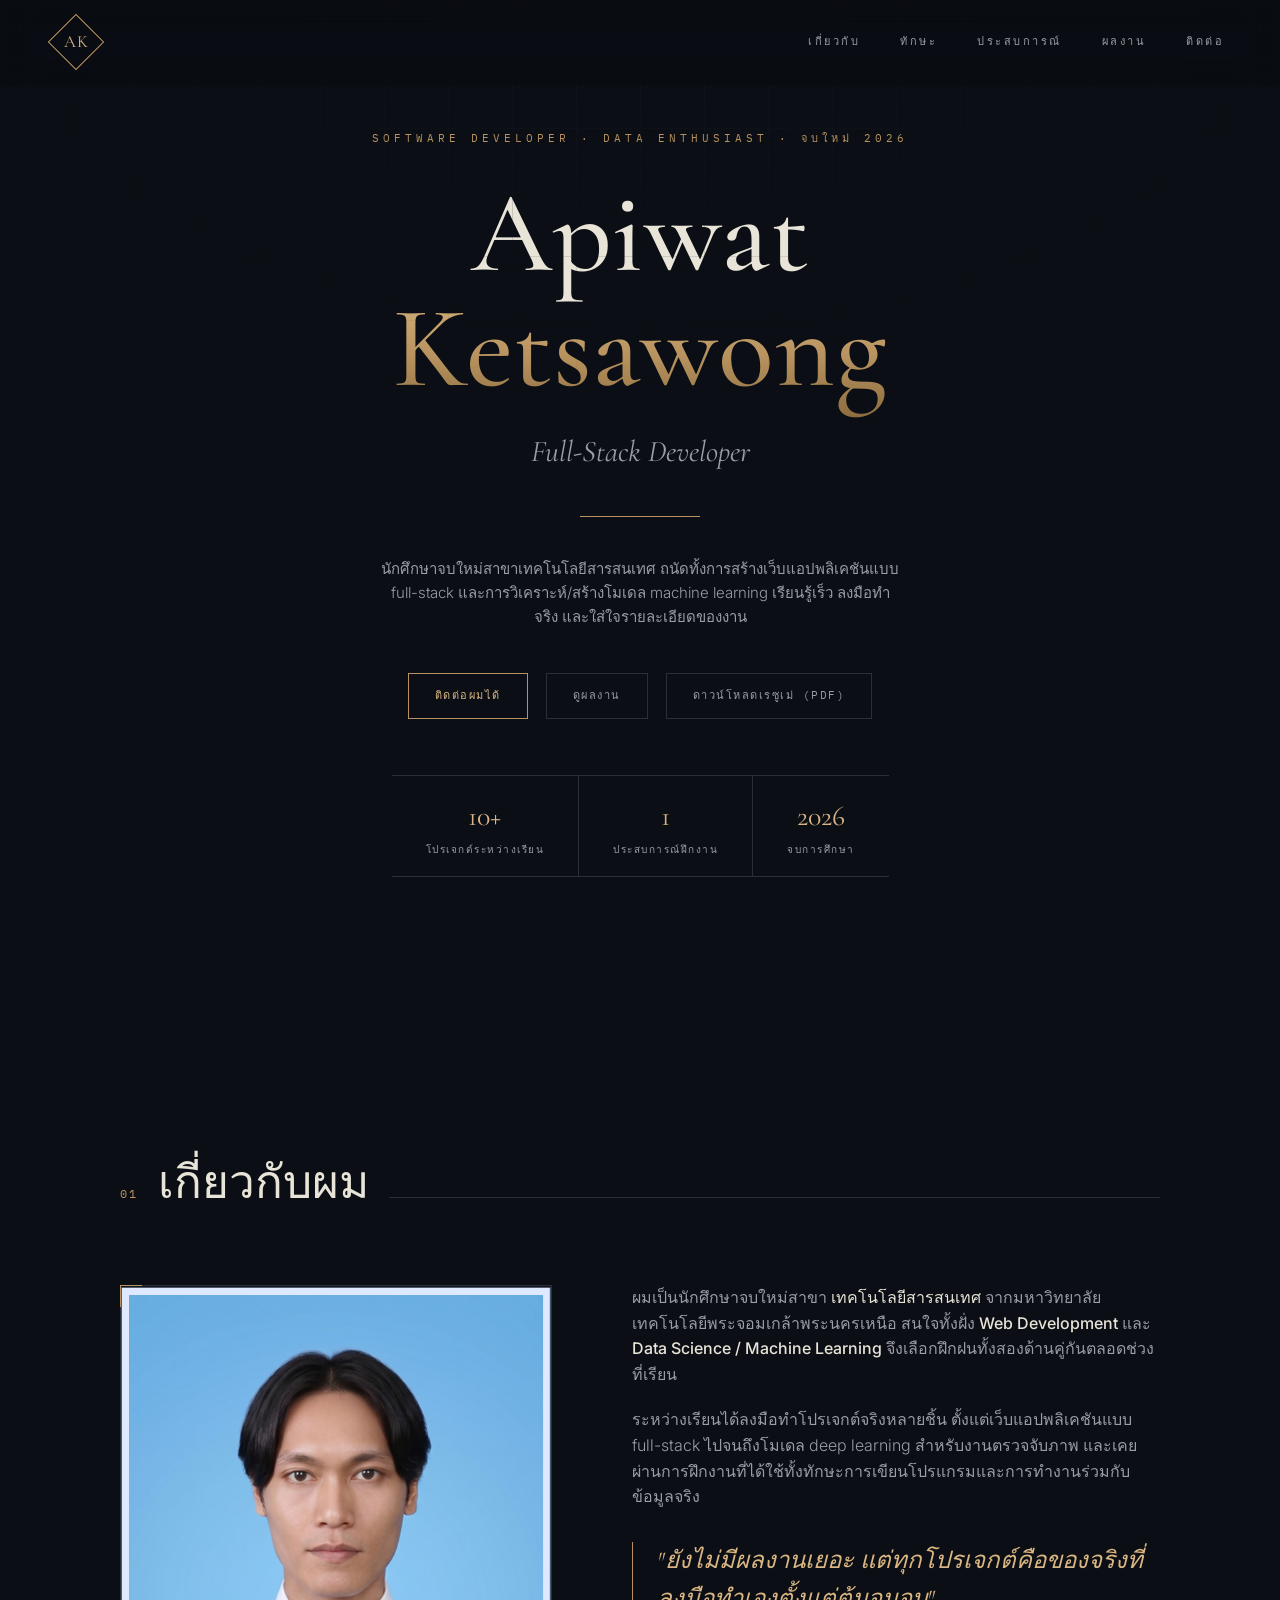
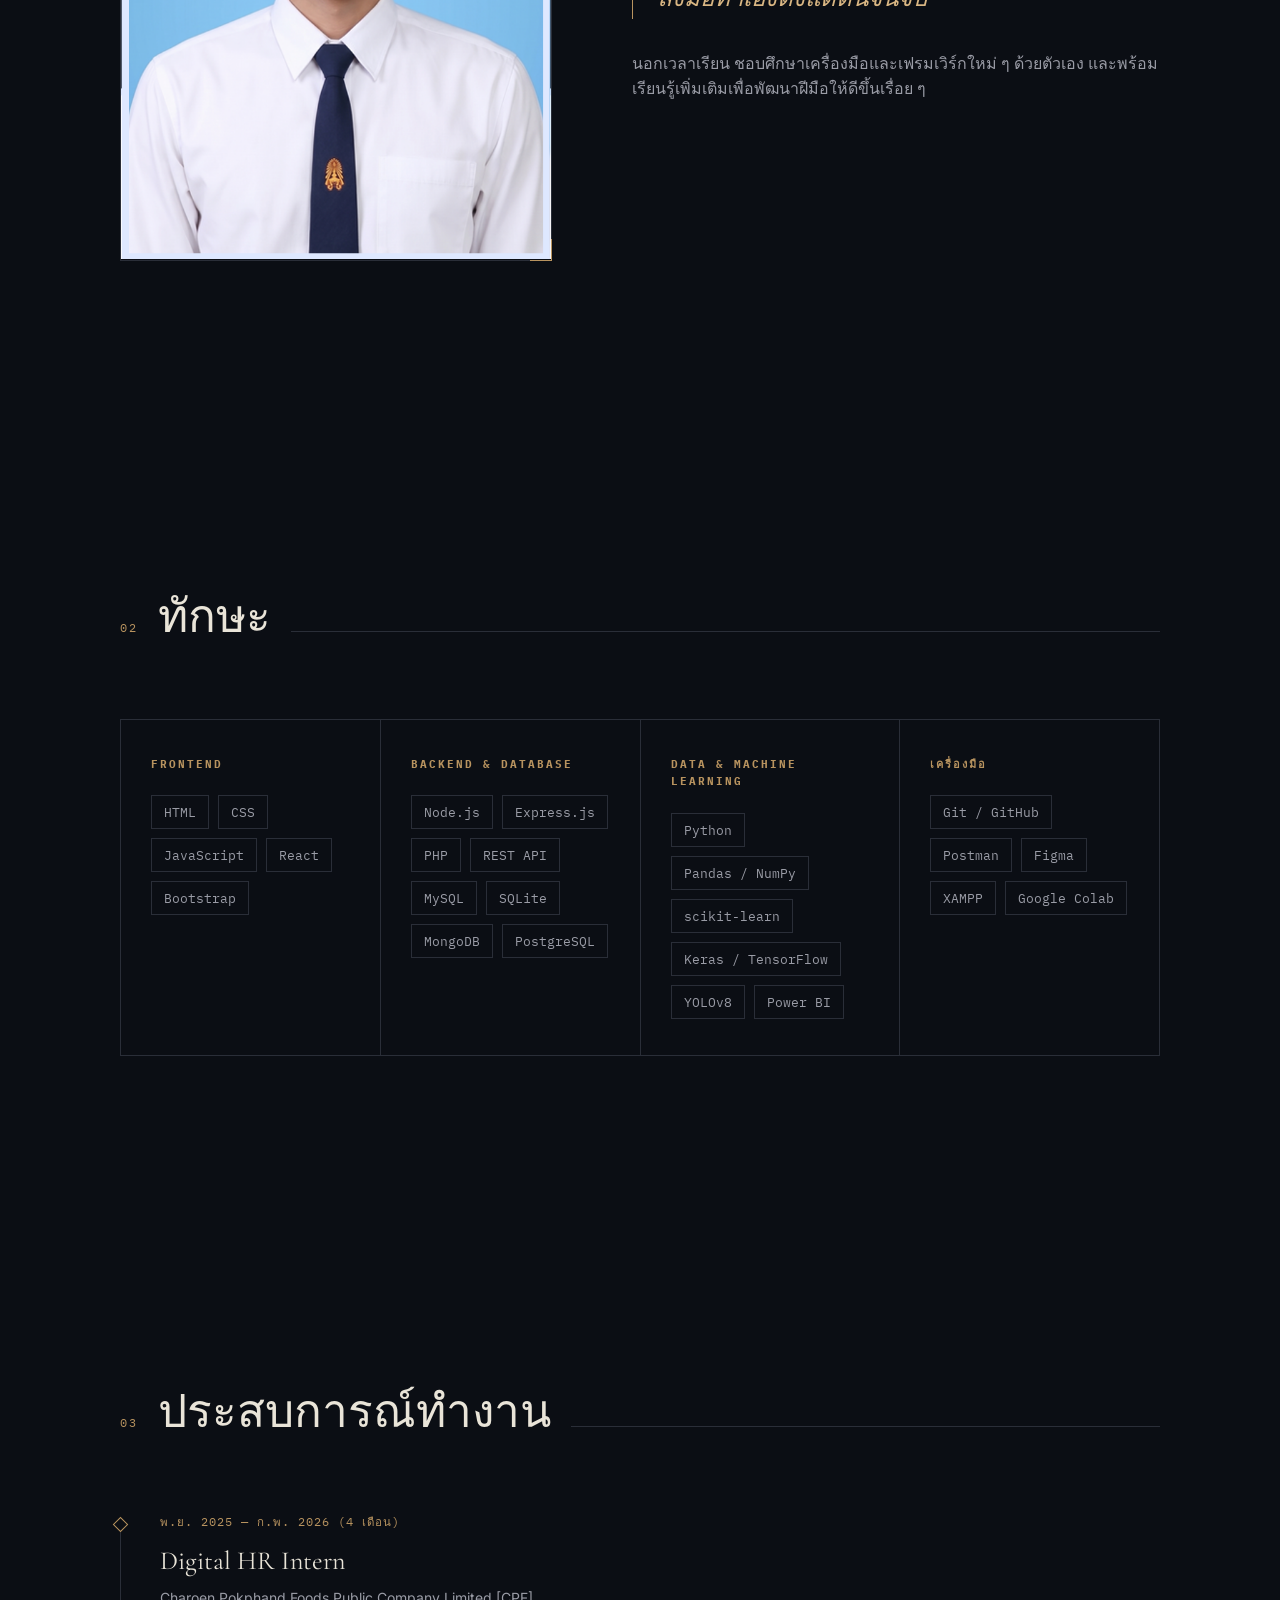
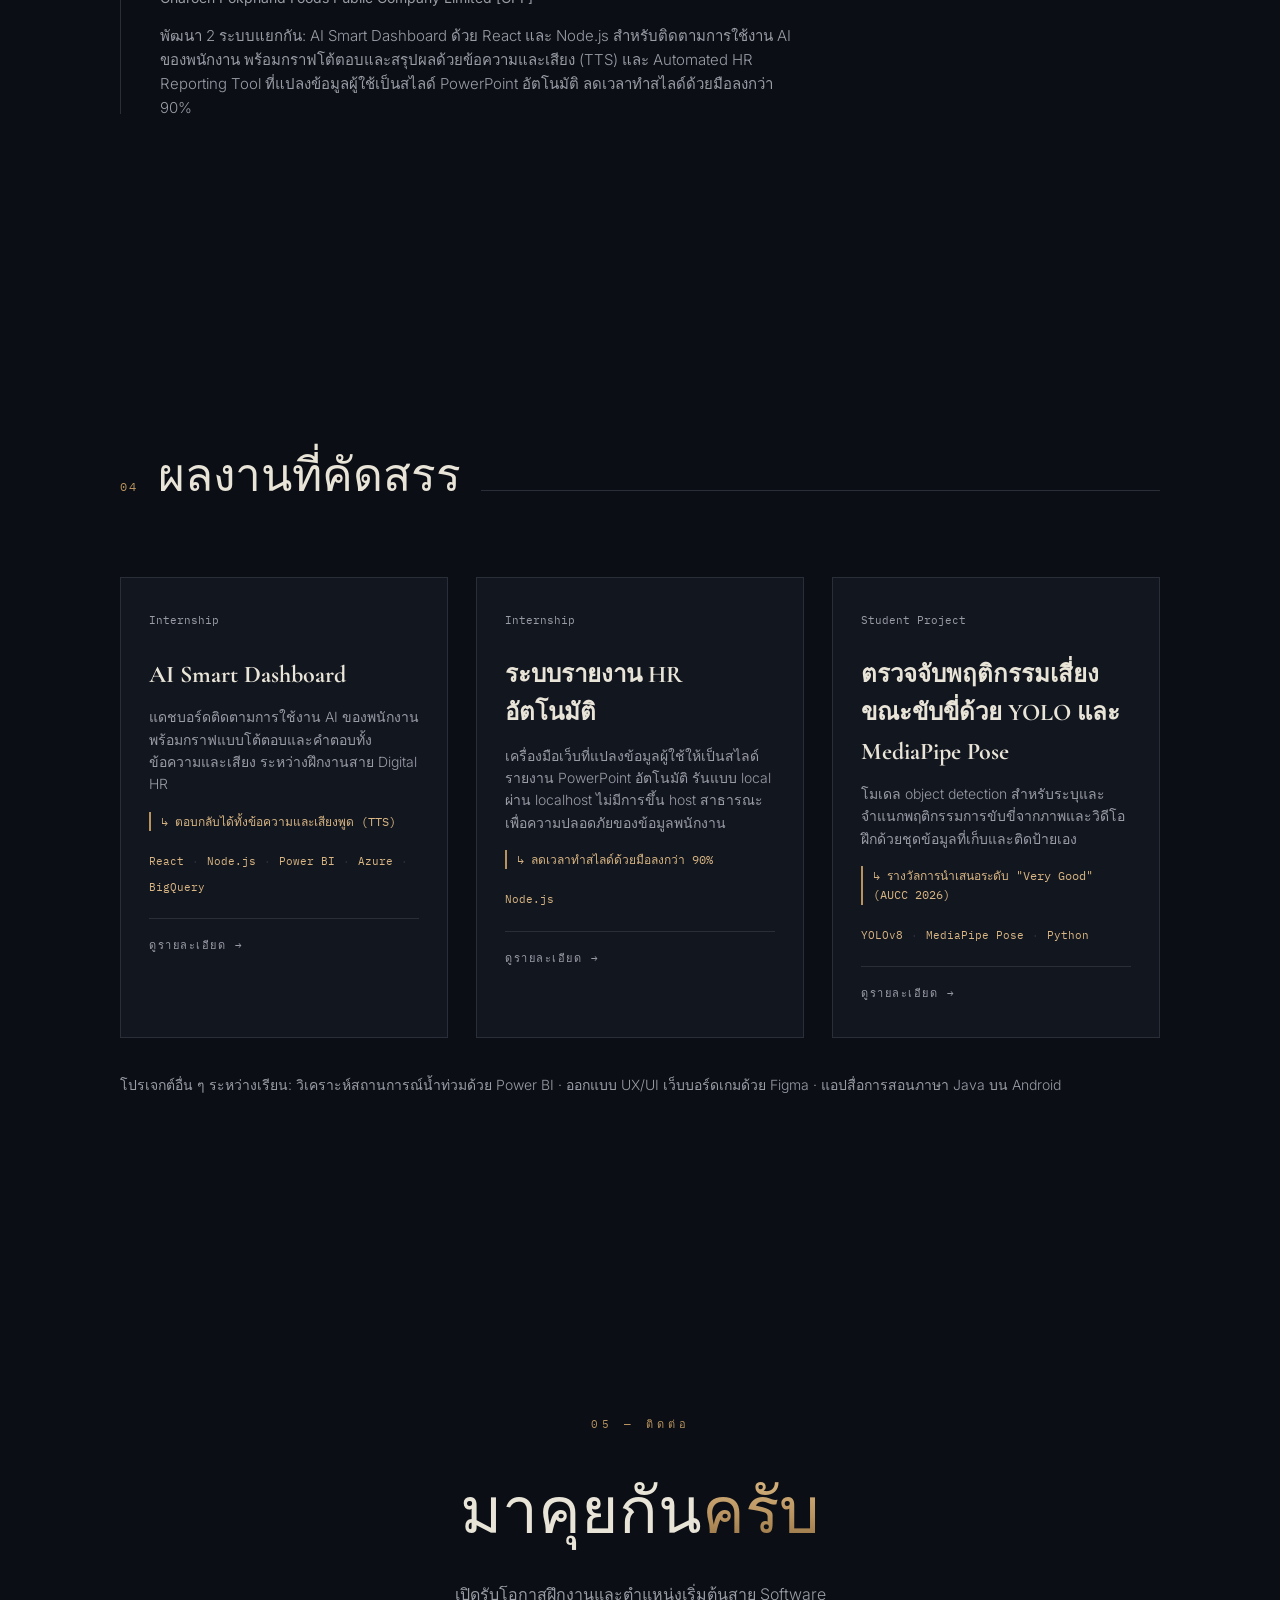
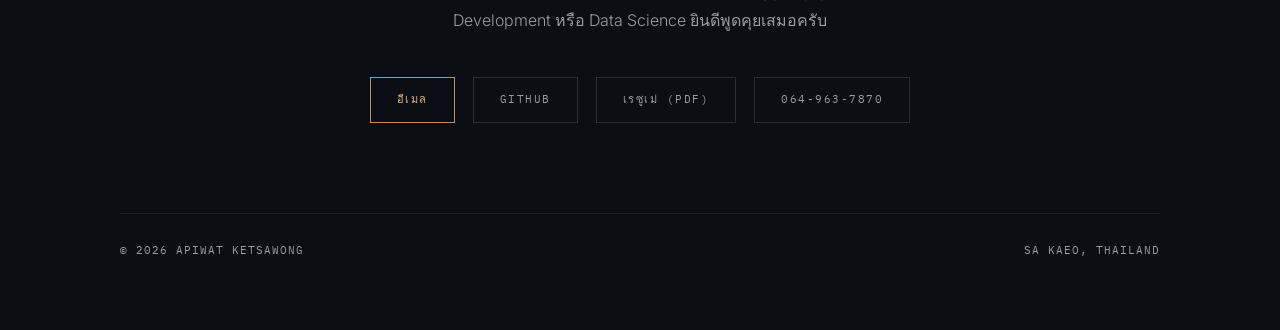
==== commit a6e7ec4d: "save" ====
--- a/index.html
+++ b/index.html
@@ -61,7 +61,7 @@
     <div class="about-grid reveal">
       <div class="about-frame">
         <div class="corner tl"></div><div class="corner br"></div>
-        <span class="initials brass-text"><img src="image/profile.jpg" alt="Apiwat Ketsawong"></span>
+        <span class="initials brass-text"><img src="image/profile.png" alt="Apiwat Ketsawong"></span>
       </div>
       <div class="about-text">
         <p>ผมเป็นนักศึกษาจบใหม่สาขา <strong>เทคโนโลยีสารสนเทศ</strong> จากมหาวิทยาลัยเทคโนโลยีพระจอมเกล้าพระนครเหนือ สนใจทั้งฝั่ง <strong>Web Development</strong> และ <strong>Data Science / Machine Learning</strong> จึงเลือกฝึกฝนทั้งสองด้านคู่กันตลอดช่วงที่เรียน</p>
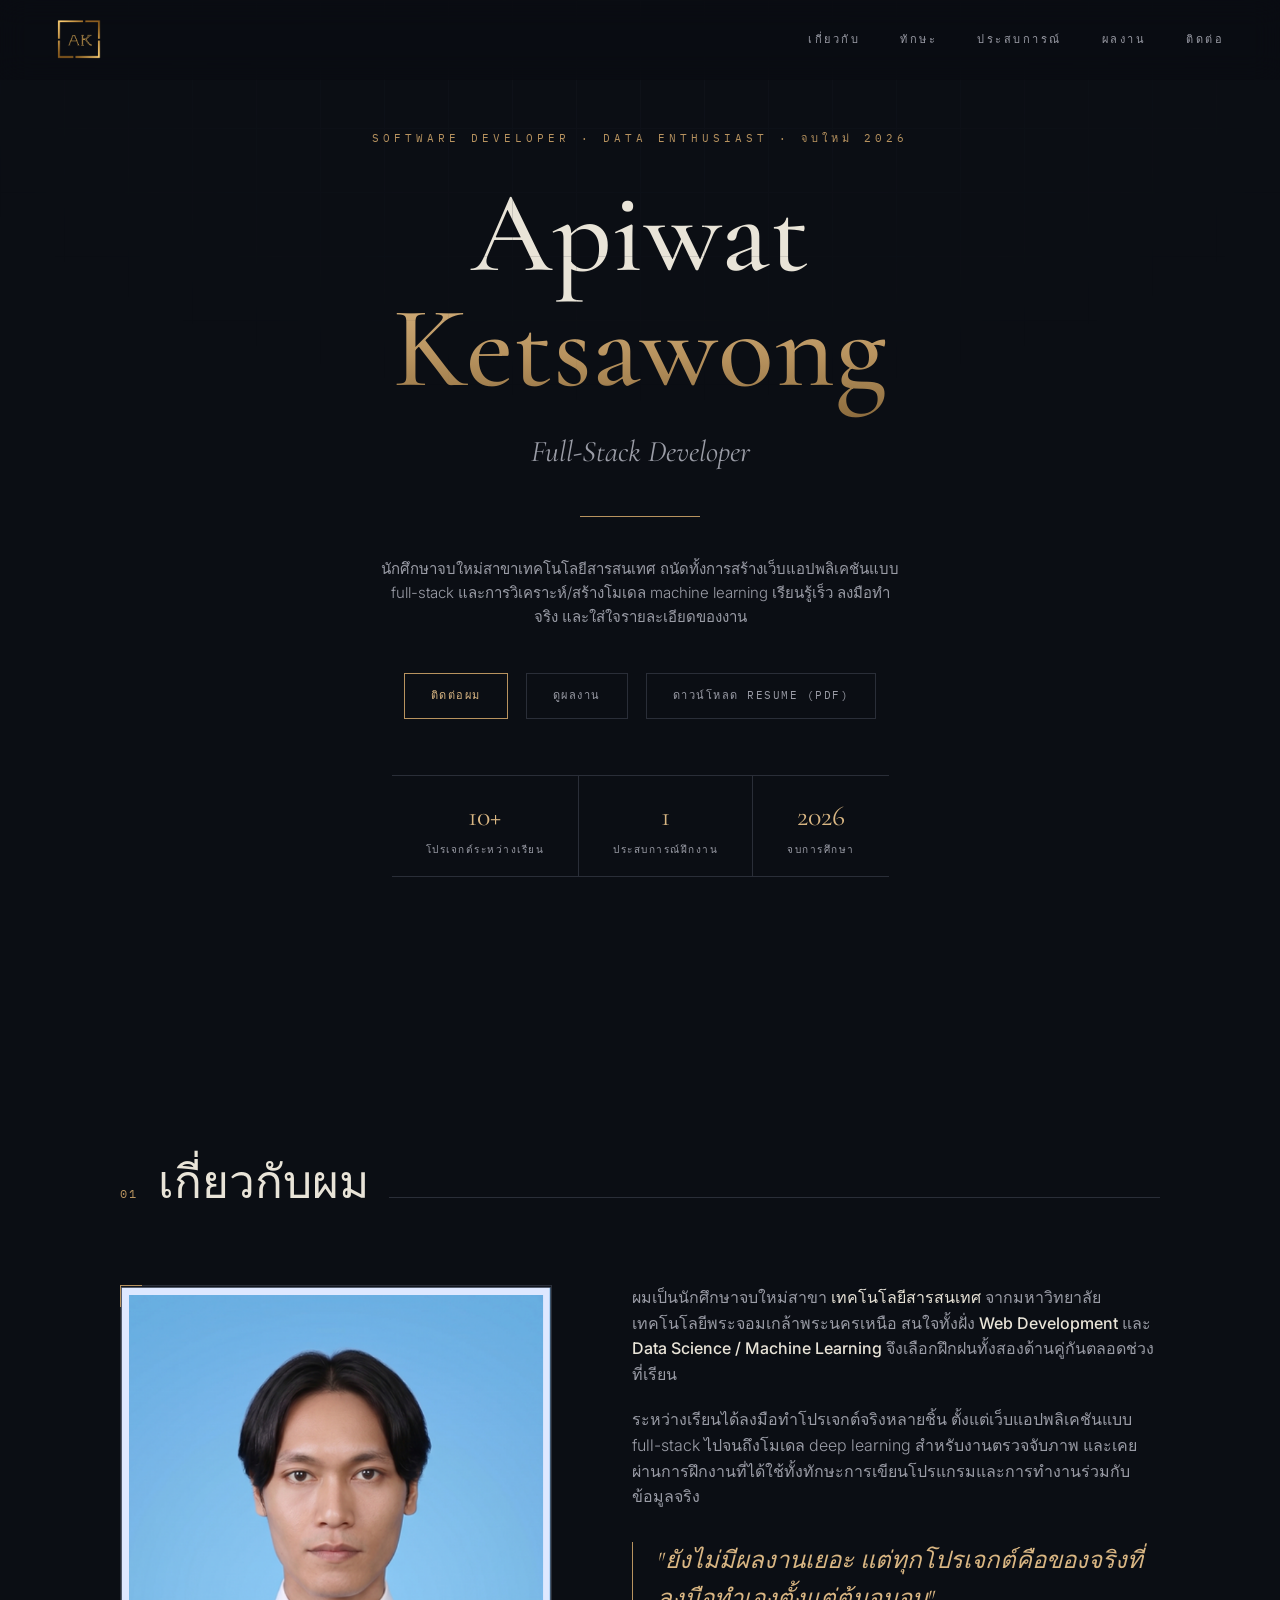
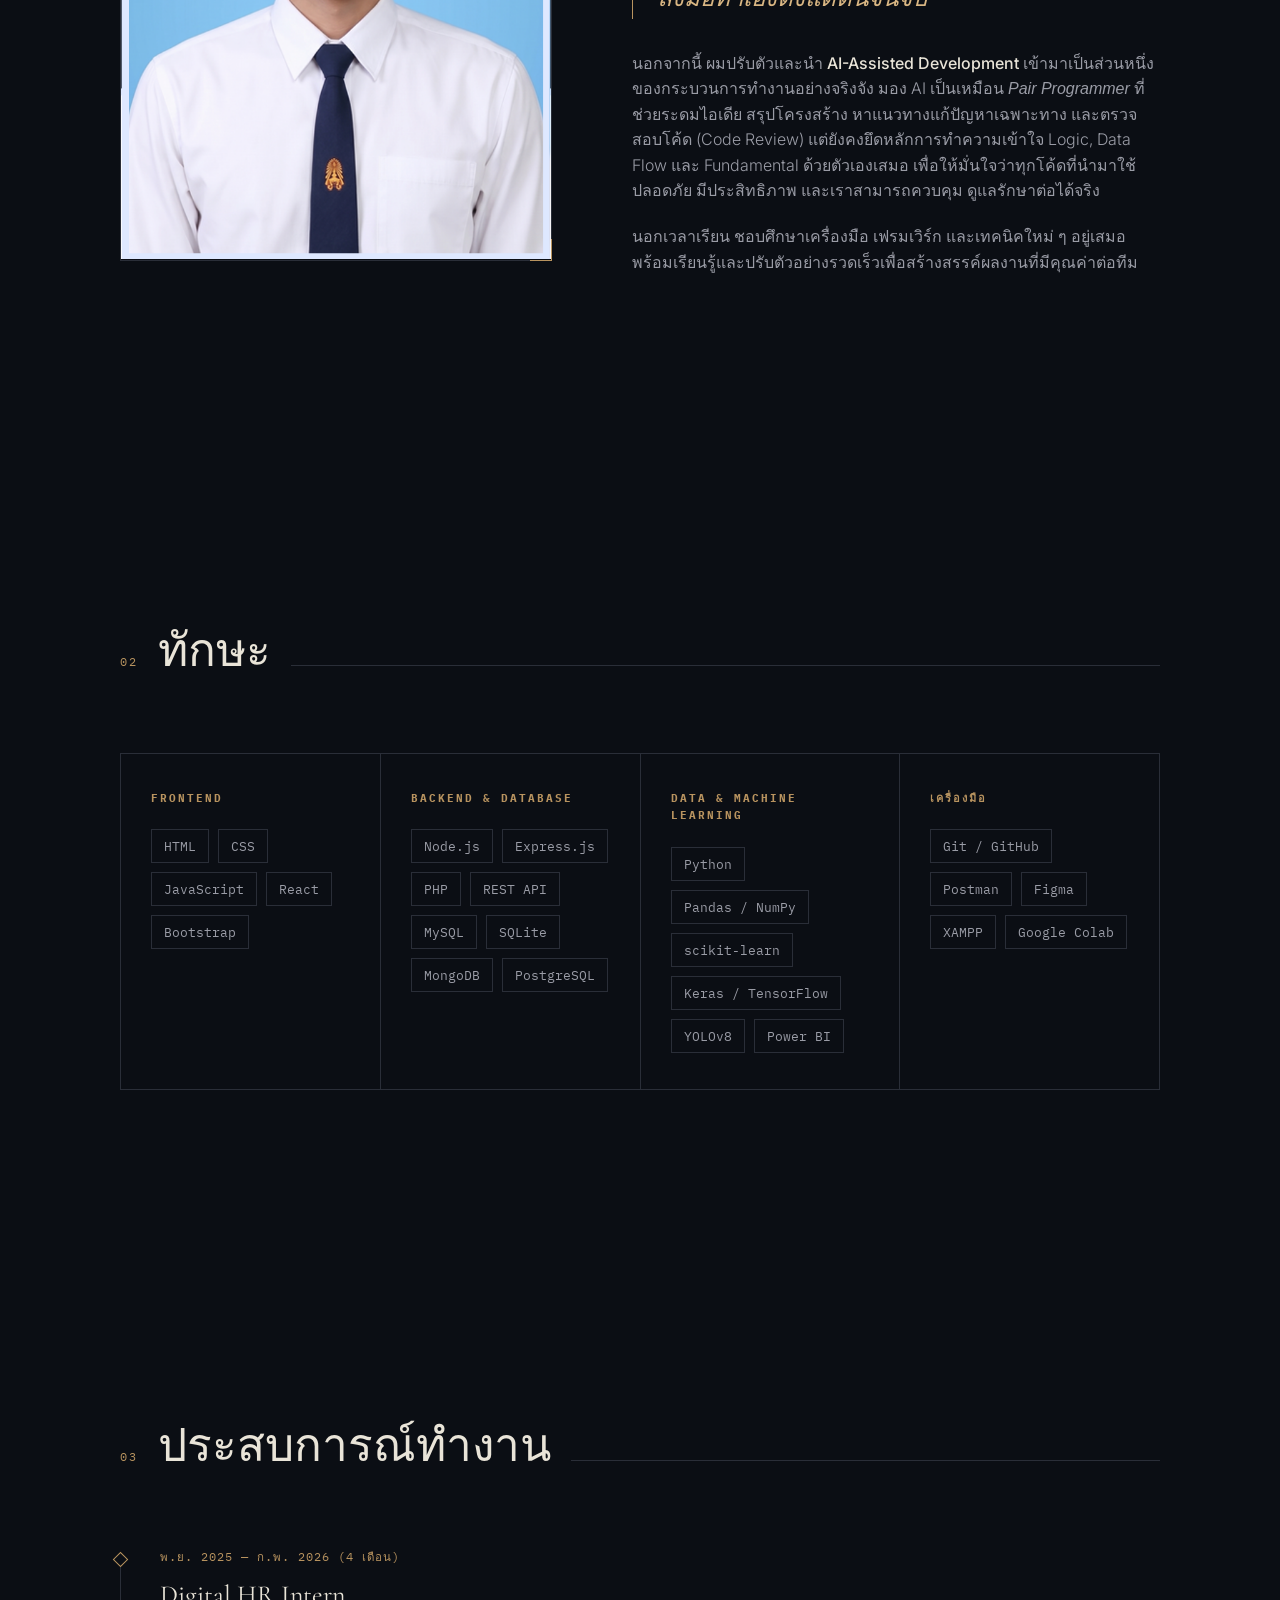
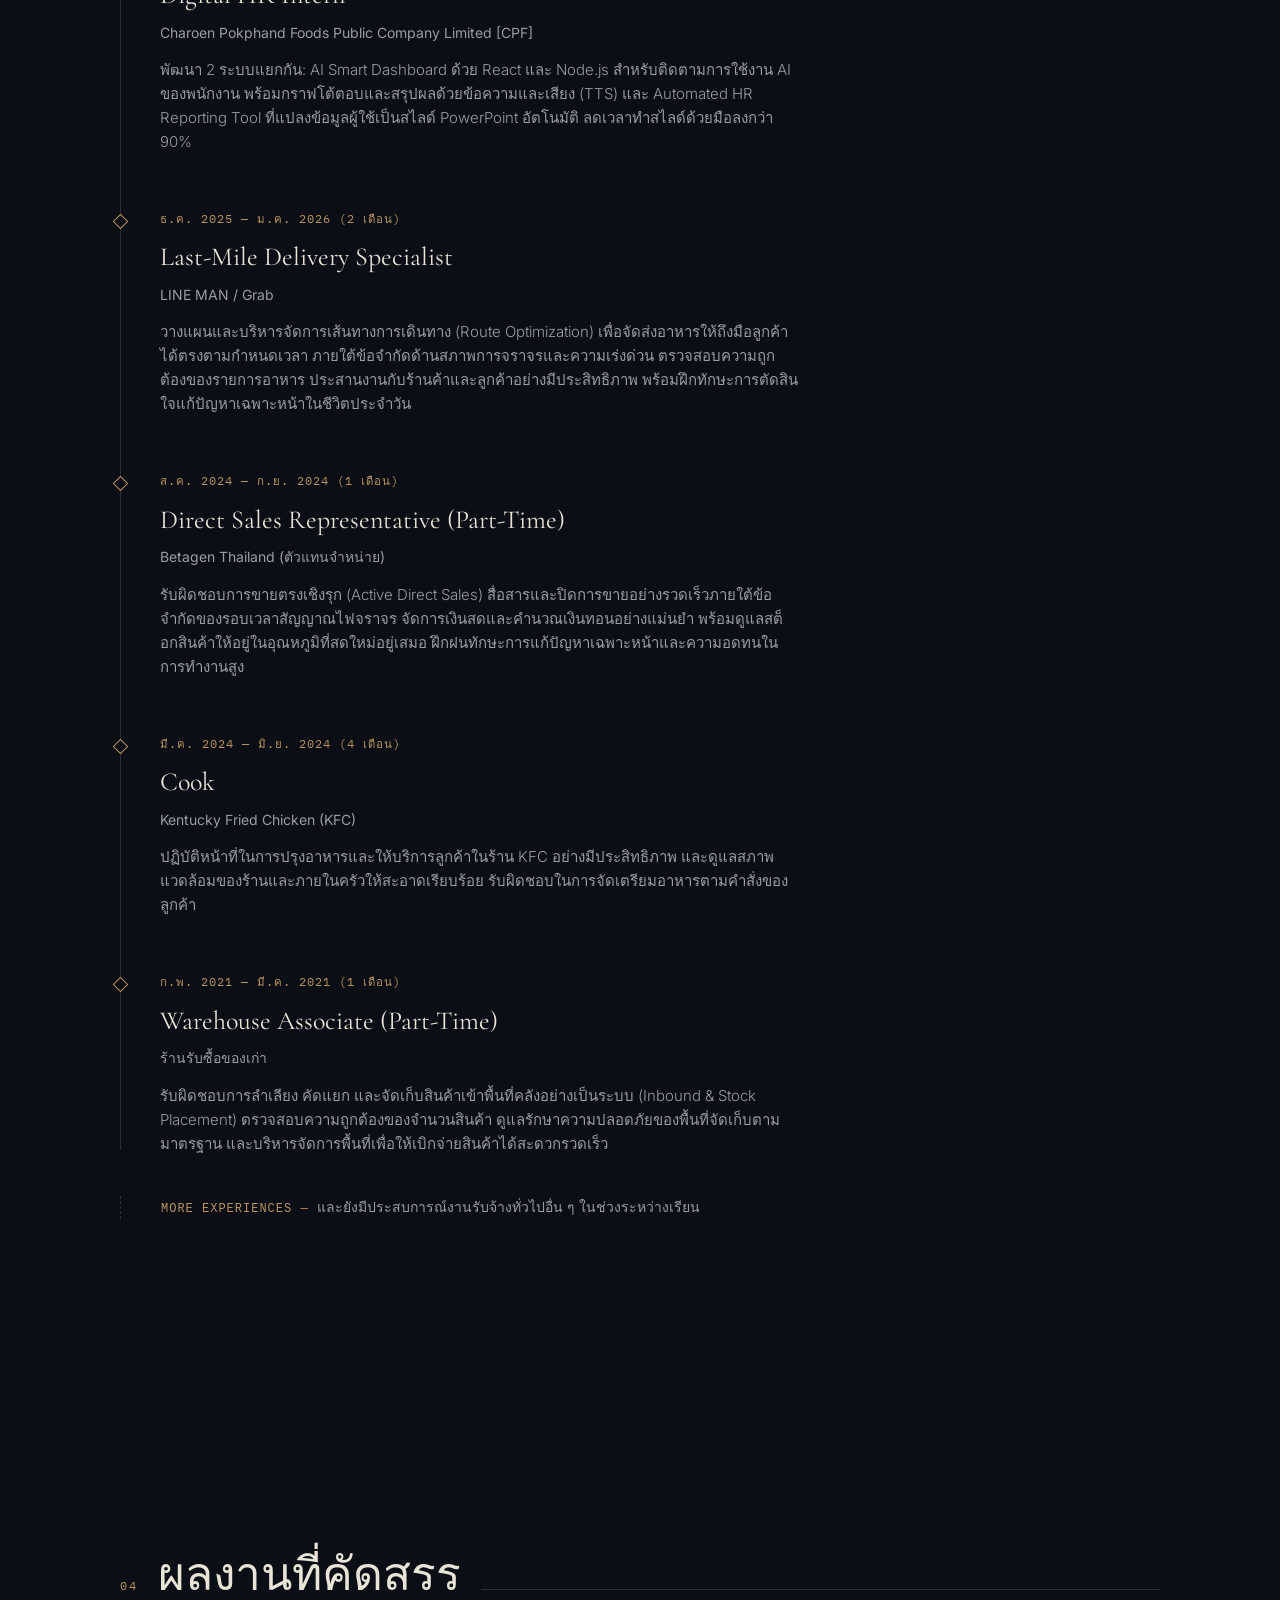
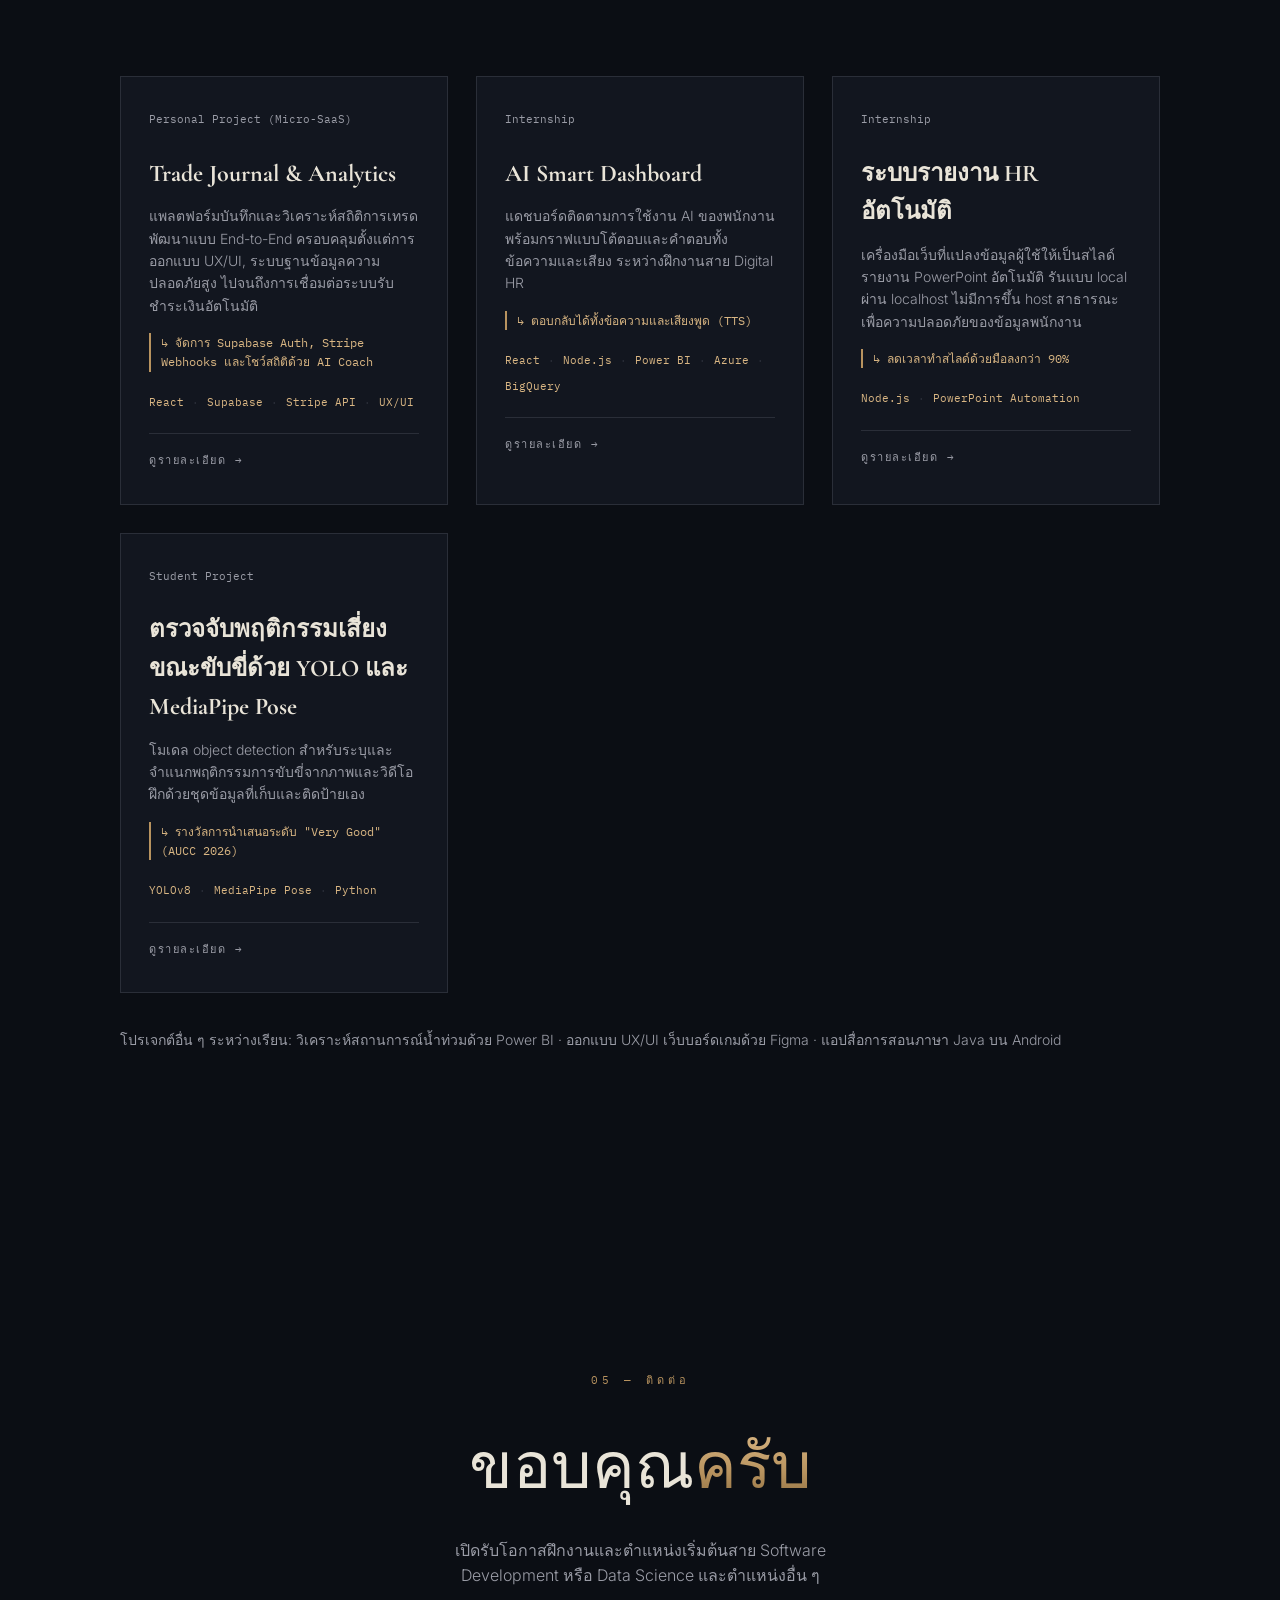
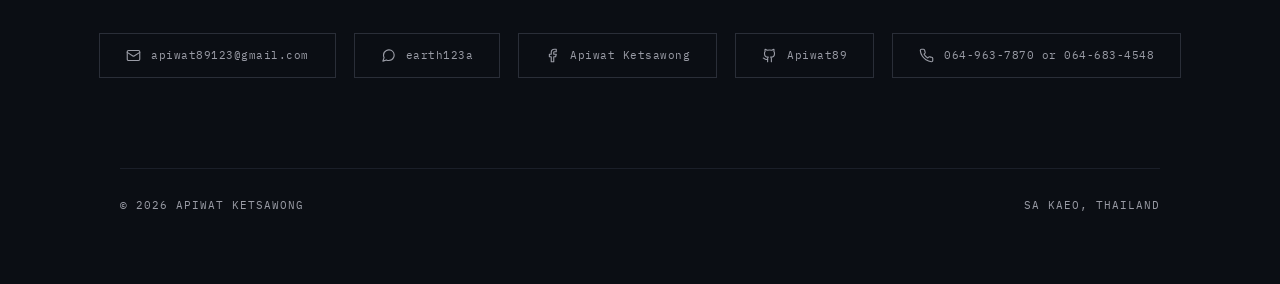
==== commit 8e205182: "project+" ====
--- a/index.html
+++ b/index.html
@@ -8,13 +8,14 @@
 <link rel="preconnect" href="https://fonts.gstatic.com" crossorigin>
 <link href="https://fonts.googleapis.com/css2?family=Cormorant+Garamond:ital,wght@0,400;0,500;0,600;1,400&family=Inter:wght@300;400;500;600&family=IBM+Plex+Mono:wght@400;500&display=swap" rel="stylesheet">
 <link rel="stylesheet" href="styles.css">
+<link rel="icon" type="image/png" href="image/logo.png">
 </head>
 <body>
 
 <div class="grain"></div>
 
 <nav>
-  <div class="monogram"><span>AK</span></div>
+  <img class="logo" src="image/logo.png" alt="Apiwat Ketsawong">
   <div class="nav-links">
     <a href="#about">เกี่ยวกับ</a>
     <a href="#skills">ทักษะ</a>
@@ -42,9 +43,9 @@
   <div class="hero-rule"></div>
   <p class="hero-tagline">นักศึกษาจบใหม่สาขาเทคโนโลยีสารสนเทศ ถนัดทั้งการสร้างเว็บแอปพลิเคชันแบบ full-stack และการวิเคราะห์/สร้างโมเดล machine learning เรียนรู้เร็ว ลงมือทำจริง และใส่ใจรายละเอียดของงาน</p>
   <div class="hero-links">
-    <a class="plaque-btn primary" href="#contact">ติดต่อผมได้</a>
+    <a class="plaque-btn primary" href="#contact">ติดต่อผม</a>
     <a class="plaque-btn" href="#work">ดูผลงาน</a>
-    <a class="plaque-btn" href="resumeApiwat.pdf" download>ดาวน์โหลดเรซูเม่ (PDF)</a>
+    <a class="plaque-btn" href="resumeApiwat.pdf" download>ดาวน์โหลด Resume (PDF)</a>
   </div>
   <div class="stat-strip">
     <div class="stat"><div class="n">10+</div><div class="l">โปรเจกต์ระหว่างเรียน</div></div>
@@ -63,12 +64,17 @@
         <div class="corner tl"></div><div class="corner br"></div>
         <span class="initials brass-text"><img src="image/profile.png" alt="Apiwat Ketsawong"></span>
       </div>
-      <div class="about-text">
-        <p>ผมเป็นนักศึกษาจบใหม่สาขา <strong>เทคโนโลยีสารสนเทศ</strong> จากมหาวิทยาลัยเทคโนโลยีพระจอมเกล้าพระนครเหนือ สนใจทั้งฝั่ง <strong>Web Development</strong> และ <strong>Data Science / Machine Learning</strong> จึงเลือกฝึกฝนทั้งสองด้านคู่กันตลอดช่วงที่เรียน</p>
-        <p>ระหว่างเรียนได้ลงมือทำโปรเจกต์จริงหลายชิ้น ตั้งแต่เว็บแอปพลิเคชันแบบ full-stack ไปจนถึงโมเดล deep learning สำหรับงานตรวจจับภาพ และเคยผ่านการฝึกงานที่ได้ใช้ทั้งทักษะการเขียนโปรแกรมและการทำงานร่วมกับข้อมูลจริง</p>
-        <div class="pull-quote">"ยังไม่มีผลงานเยอะ แต่ทุกโปรเจกต์คือของจริงที่ลงมือทำเองตั้งแต่ต้นจนจบ"</div>
-        <p>นอกเวลาเรียน ชอบศึกษาเครื่องมือและเฟรมเวิร์กใหม่ ๆ ด้วยตัวเอง และพร้อมเรียนรู้เพิ่มเติมเพื่อพัฒนาฝีมือให้ดีขึ้นเรื่อย ๆ</p>
-      </div>
+<div class="about-text">
+  <p>ผมเป็นนักศึกษาจบใหม่สาขา <strong>เทคโนโลยีสารสนเทศ</strong> จากมหาวิทยาลัยเทคโนโลยีพระจอมเกล้าพระนครเหนือ สนใจทั้งฝั่ง <strong>Web Development</strong> และ <strong>Data Science / Machine Learning</strong> จึงเลือกฝึกฝนทั้งสองด้านคู่กันตลอดช่วงที่เรียน</p>
+
+  <p>ระหว่างเรียนได้ลงมือทำโปรเจกต์จริงหลายชิ้น ตั้งแต่เว็บแอปพลิเคชันแบบ full-stack ไปจนถึงโมเดล deep learning สำหรับงานตรวจจับภาพ และเคยผ่านการฝึกงานที่ได้ใช้ทั้งทักษะการเขียนโปรแกรมและการทำงานร่วมกับข้อมูลจริง</p>
+
+  <div class="pull-quote">"ยังไม่มีผลงานเยอะ แต่ทุกโปรเจกต์คือของจริงที่ลงมือทำเองตั้งแต่ต้นจนจบ"</div>
+
+  <p>นอกจากนี้ ผมปรับตัวและนำ <strong>AI-Assisted Development</strong> เข้ามาเป็นส่วนหนึ่งของกระบวนการทำงานอย่างจริงจัง มอง AI เป็นเหมือน <em>Pair Programmer</em> ที่ช่วยระดมไอเดีย สรุปโครงสร้าง หาแนวทางแก้ปัญหาเฉพาะทาง และตรวจสอบโค้ด (Code Review) แต่ยังคงยึดหลักการทำความเข้าใจ Logic, Data Flow และ Fundamental ด้วยตัวเองเสมอ เพื่อให้มั่นใจว่าทุกโค้ดที่นำมาใช้ ปลอดภัย มีประสิทธิภาพ และเราสามารถควบคุม ดูแลรักษาต่อได้จริง</p>
+
+  <p>นอกเวลาเรียน ชอบศึกษาเครื่องมือ เฟรมเวิร์ก และเทคนิคใหม่ ๆ อยู่เสมอ พร้อมเรียนรู้และปรับตัวอย่างรวดเร็วเพื่อสร้างสรรค์ผลงานที่มีคุณค่าต่อทีม</p>
+</div>
     </div>
   </div>
 </section>
@@ -112,14 +118,56 @@
     <div class="section-head reveal">
       <span class="num">03</span><h2>ประสบการณ์ทำงาน</h2><div class="rule"></div>
     </div>
+    
+    <!-- ใช้ timeline กล่องเดียวครอบทุกงาน -->
     <div class="timeline reveal">
-      <div class="tl-item">
-        <div class="tl-date">พ.ย. 2025 — ก.พ. 2026 (4 เดือน)</div>
-        <div class="tl-role">Digital HR Intern</div>
-        <div class="tl-company">Charoen Pokphand Foods Public Company Limited [CPF]</div>
-        <p class="tl-desc">พัฒนา 2 ระบบแยกกัน: AI Smart Dashboard ด้วย React และ Node.js สำหรับติดตามการใช้งาน AI ของพนักงาน พร้อมกราฟโต้ตอบและสรุปผลด้วยข้อความและเสียง (TTS) และ Automated HR Reporting Tool ที่แปลงข้อมูลผู้ใช้เป็นสไลด์ PowerPoint อัตโนมัติ ลดเวลาทำสไลด์ด้วยมือลงกว่า 90%</p>
-      </div>
-    </div>
+      
+        <!-- ประสบการณ์ที่ 1 -->
+        <div class="tl-item">
+          <div class="tl-date">พ.ย. 2025 — ก.พ. 2026 (4 เดือน)</div>
+          <div class="tl-role">Digital HR Intern</div>
+          <div class="tl-company">Charoen Pokphand Foods Public Company Limited [CPF]</div>
+          <p class="tl-desc">พัฒนา 2 ระบบแยกกัน: AI Smart Dashboard ด้วย React และ Node.js สำหรับติดตามการใช้งาน AI ของพนักงาน พร้อมกราฟโต้ตอบและสรุปผลด้วยข้อความและเสียง (TTS) และ Automated HR Reporting Tool ที่แปลงข้อมูลผู้ใช้เป็นสไลด์ PowerPoint อัตโนมัติ ลดเวลาทำสไลด์ด้วยมือลงกว่า 90%</p>
+        </div>
+
+        <!-- ประสบการณ์ที่ 2 ) -->
+        <div class="tl-item">
+          <div class="tl-date">ธ.ค. 2025 — ม.ค. 2026 (2 เดือน)</div>
+          <div class="tl-role">Last-Mile Delivery Specialist</div>
+          <div class="tl-company">LINE MAN / Grab</div>
+          <p class="tl-desc">วางแผนและบริหารจัดการเส้นทางการเดินทาง (Route Optimization) เพื่อจัดส่งอาหารให้ถึงมือลูกค้าได้ตรงตามกำหนดเวลา ภายใต้ข้อจำกัดด้านสภาพการจราจรและความเร่งด่วน ตรวจสอบความถูกต้องของรายการอาหาร ประสานงานกับร้านค้าและลูกค้าอย่างมีประสิทธิภาพ พร้อมฝึกทักษะการตัดสินใจแก้ปัญหาเฉพาะหน้าในชีวิตประจำวัน</p>
+        </div>
+
+        <!-- ประสบการณ์ที่ 3 ) -->
+        <div class="tl-item">
+          <div class="tl-date">ส.ค. 2024 — ก.ย. 2024 (1 เดือน)</div>
+          <div class="tl-role">Direct Sales Representative (Part-Time)</div>
+          <div class="tl-company">Betagen Thailand (ตัวแทนจำหน่าย)</div>
+          <p class="tl-desc">รับผิดชอบการขายตรงเชิงรุก (Active Direct Sales) สื่อสารและปิดการขายอย่างรวดเร็วภายใต้ข้อจำกัดของรอบเวลาสัญญาณไฟจราจร จัดการเงินสดและคำนวณเงินทอนอย่างแม่นยำ พร้อมดูแลสต็อกสินค้าให้อยู่ในอุณหภูมิที่สดใหม่อยู่เสมอ ฝึกฝนทักษะการแก้ปัญหาเฉพาะหน้าและความอดทนในการทำงานสูง</p>
+        </div>
+
+        <!-- ประสบการณ์ที่ 4 ) -->
+        <div class="tl-item">
+          <div class="tl-date">มี.ค. 2024 — มิ.ย. 2024 (4 เดือน)</div>
+          <div class="tl-role">Cook</div>
+          <div class="tl-company">Kentucky Fried Chicken (KFC)</div>
+          <p class="tl-desc">ปฏิบัติหน้าที่ในการปรุงอาหารและให้บริการลูกค้าในร้าน KFC อย่างมีประสิทธิภาพ และดูแลสภาพแวดล้อมของร้านและภายในครัวให้สะอาดเรียบร้อย รับผิดชอบในการจัดเตรียมอาหารตามคำสั่งของลูกค้า</p>
+        </div>
+
+        <!-- ประสบการณ์ที่ 5 ) -->
+        <div class="tl-item">
+          <div class="tl-date">ก.พ. 2021 — มี.ค. 2021 (1 เดือน)</div>
+          <div class="tl-role">Warehouse Associate (Part-Time)</div>
+          <div class="tl-company">ร้านรับซื้อของเก่า</div>
+          <p class="tl-desc">รับผิดชอบการลำเลียง คัดแยก และจัดเก็บสินค้าเข้าพื้นที่คลังอย่างเป็นระบบ (Inbound & Stock Placement) ตรวจสอบความถูกต้องของจำนวนสินค้า ดูแลรักษาความปลอดภัยของพื้นที่จัดเก็บตามมาตรฐาน และบริหารจัดการพื้นที่เพื่อให้เบิกจ่ายสินค้าได้สะดวกรวดเร็ว</p>
+        </div>  
+
+    </div>
+    <!-- หมายเหตุประสบการณ์อื่น ๆ -->
+    <p style="margin-top: 40px; padding-left: 40px; color: var(--ink-dim); font-size: 14px; font-weight: 300; border-left: 1px dashed var(--line);">
+      <span style="color: var(--brass); font-family: var(--mono); font-size: 12px; letter-spacing: 1px;">MORE EXPERIENCES — </span>
+      และยังมีประสบการณ์งานรับจ้างทั่วไปอื่น ๆ ในช่วงระหว่างเรียน
+    </p>
   </div>
 </section>
 
@@ -128,26 +176,42 @@
     <div class="section-head reveal">
       <span class="num">04</span><h2>ผลงานที่คัดสรร</h2><div class="rule"></div>
     </div>
-    <div class="project-grid reveal">
+      <div class="project-grid reveal">
+      <!-- การ์ด 1: Trade Journal -->
       <a class="project-card" href="project-1.html">
+        <div class="corner tl"></div><div class="corner br"></div>
+        <div class="project-num">Personal Project (Micro-SaaS)</div>
+        <h3>Trade Journal &amp; Analytics</h3>
+        <p>แพลตฟอร์มบันทึกและวิเคราะห์สถิติการเทรด พัฒนาแบบ End-to-End ครอบคลุมตั้งแต่การออกแบบ UX/UI, ระบบฐานข้อมูลความปลอดภัยสูง ไปจนถึงการเชื่อมต่อระบบรับชำระเงินอัตโนมัติ</p>
+        <div class="project-impact">↳ จัดการ Supabase Auth, Stripe Webhooks และโชว์สถิติด้วย AI Coach</div>
+        <div class="project-tags"><span>React</span><span>Supabase</span><span>Stripe API</span><span>UX/UI</span></div>
+        <div class="project-view">ดูรายละเอียด →</div>
+      </a>
+
+      <!-- การ์ด 2: AI Smart Dashboard -->
+      <a class="project-card" href="project-2.html">    
         <div class="corner tl"></div><div class="corner br"></div>
         <div class="project-num">Internship</div>
         <h3>AI Smart Dashboard</h3>
-        <p>แดชบอร์ดติดตามการใช้งาน AI ของพนักงาน พร้อมกราฟแบบโต้ตอบและคำตอบทั้งข้อความและเสียง ระหว่างฝึกงานสาย Digital HR</p>
+        <p>แดชบอร์ดติดตามการใช้งาน AI ของพนักงาน พร้อมกราฟแบบโต้ตอบและคำตอบทั้งข้อความและเสียง ระหว่างฝึกงานสาย Digital HR</p>   
         <div class="project-impact">↳ ตอบกลับได้ทั้งข้อความและเสียงพูด (TTS)</div>
         <div class="project-tags"><span>React</span><span>Node.js</span><span>Power BI</span><span>Azure</span><span>BigQuery</span></div>
         <div class="project-view">ดูรายละเอียด →</div>
       </a>
-      <a class="project-card" href="project-2.html">    
+
+      <!-- การ์ด 3: ระบบรายงาน HR อัตโนมัติ -->
+      <a class="project-card" href="project-3.html">    
         <div class="corner tl"></div><div class="corner br"></div>
         <div class="project-num">Internship</div>
         <h3>ระบบรายงาน HR อัตโนมัติ</h3>
         <p>เครื่องมือเว็บที่แปลงข้อมูลผู้ใช้ให้เป็นสไลด์รายงาน PowerPoint อัตโนมัติ รันแบบ local ผ่าน localhost ไม่มีการขึ้น host สาธารณะ เพื่อความปลอดภัยของข้อมูลพนักงาน</p>   
         <div class="project-impact">↳ ลดเวลาทำสไลด์ด้วยมือลงกว่า 90%</div>
-        <div class="project-tags"><span>Node.js</span></div>
-        <div class="project-view">ดูรายละเอียด →</div>
-      </a>
-      <a class="project-card" href="project-3.html">
+        <div class="project-tags"><span>Node.js</span><span>PowerPoint Automation</span></div>
+        <div class="project-view">ดูรายละเอียด →</div>
+      </a>
+
+      <!-- การ์ด 4: ตรวจจับพฤติกรรมเสี่ยง -->
+      <a class="project-card" href="project-4.html">
         <div class="corner tl"></div><div class="corner br"></div>
         <div class="project-num">Student Project</div>
         <h3>ตรวจจับพฤติกรรมเสี่ยงขณะขับขี่ด้วย YOLO และ MediaPipe Pose</h3>
@@ -159,17 +223,48 @@
     </div>
     <p style="margin-top:36px; color:var(--ink-dim); font-size:14px; font-weight:300;">โปรเจกต์อื่น ๆ ระหว่างเรียน: วิเคราะห์สถานการณ์น้ำท่วมด้วย Power BI · ออกแบบ UX/UI เว็บบอร์ดเกมด้วย Figma · แอปสื่อการสอนภาษา Java บน Android</p>
   </div>
-</section>
+</section>  
 
 <footer id="contact">
   <div class="eyebrow">05 — ติดต่อ</div>
-  <h2>มาคุยกัน<span class="brass-text">ครับ</span></h2>
-  <p>เปิดรับโอกาสฝึกงานและตำแหน่งเริ่มต้นสาย Software Development หรือ Data Science ยินดีพูดคุยเสมอครับ</p>
+  <h2>ขอบคุณ<span class="brass-text">ครับ</span></h2>
+  <p>เปิดรับโอกาสฝึกงานและตำแหน่งเริ่มต้นสาย Software Development หรือ Data Science และตำแหน่งอื่น ๆ</p>
   <div class="footer-links">
-    <a class="plaque-btn primary" href="mailto:apiwat89123@gmail.com">อีเมล</a>
-    <a class="plaque-btn" href="https://github.com/Apiwat89">GitHub</a>
-    <a class="plaque-btn" href="resumeApiwat.pdf" download>เรซูเม่ (PDF)</a>
-    <a class="plaque-btn" href="tel:0649637870">064-963-7870</a>
+<a class="plaque-btn" href="mailto:apiwat89123@gmail.com">
+  <svg width="15" height="15" viewBox="0 0 24 24" fill="none" stroke="currentColor" stroke-width="1.8" stroke-linecap="round" stroke-linejoin="round">
+    <rect width="20" height="16" x="2" y="4" rx="2"/><path d="m22 7-8.97 5.7a1.94 1.94 0 0 1-2.06 0L2 7"/>
+  </svg>
+  <span>apiwat89123@gmail.com</span>
+</a>
+
+<a class="plaque-btn" href="https://line.me/ti/p/~earth123a" target="_blank" rel="noopener noreferrer">
+  <svg width="15" height="15" viewBox="0 0 24 24" fill="none" stroke="currentColor" stroke-width="1.8" stroke-linecap="round" stroke-linejoin="round">
+    <path d="M21 11.5a8.38 8.38 0 0 1-.9 3.8 8.5 8.5 0 0 1-7.6 4.7 8.38 8.38 0 0 1-3.8-.9L3 21l1.9-5.7a8.38 8.38 0 0 1-.9-3.8 8.5 8.5 0 0 1 4.7-7.6 8.38 8.38 0 0 1 3.8-.9h.5a8.48 8.48 0 0 1 8 8v.5z"/>
+  </svg>
+  <span>earth123a</span>
+</a>
+
+<a class="plaque-btn" href="https://www.facebook.com/apiwat.ketsawong.2025" target="_blank" rel="noopener noreferrer">
+  <svg width="15" height="15" viewBox="0 0 24 24" fill="none" stroke="currentColor" stroke-width="1.8" stroke-linecap="round" stroke-linejoin="round">
+    <path d="M18 2h-3a5 5 0 0 0-5 5v3H7v4h3v8h4v-8h3l1-4h-4V7a1 1 0 0 1 1-1h3z"/>
+  </svg>
+  <span>Apiwat Ketsawong</span>
+</a>
+
+<a class="plaque-btn" href="https://github.com/Apiwat89" target="_blank" rel="noopener noreferrer">
+  <svg width="15" height="15" viewBox="0 0 24 24" fill="none" stroke="currentColor" stroke-width="1.8" stroke-linecap="round" stroke-linejoin="round">
+    <path d="M15 22v-4a4.8 4.8 0 0 0-1-3.5c3 0 6-2 6-5.5.08-1.25-.27-2.48-1-3.5.28-1.15.28-2.35 0-3.5 0 0-1 0-3 1.5-2.64-.5-5.36-.5-8 0C6 2 5 2 5 2c-.3 1.15-.3 2.35 0 3.5A5.403 5.403 0 0 0 4 9c0 3.5 3 5.5 6 5.5-.39.49-.68 1.05-.85 1.65-.17.6-.22 1.23-.15 1.85v4"/>
+    <path d="M9 18c-4.51 2-5-2-7-2"/>
+  </svg>
+  <span>Apiwat89</span>
+</a>
+
+<a class="plaque-btn" href="tel:0649637870">
+  <svg width="15" height="15" viewBox="0 0 24 24" fill="none" stroke="currentColor" stroke-width="1.8" stroke-linecap="round" stroke-linejoin="round">
+    <path d="M22 16.92v3a2 2 0 0 1-2.18 2 19.79 19.79 0 0 1-8.63-3.07 19.5 19.5 0 0 1-6-6 19.79 19.79 0 0 1-3.07-8.67A2 2 0 0 1 4.11 2h3a2 2 0 0 1 2 1.72 12.84 12.84 0 0 0 .7 2.81 2 2 0 0 1-.45 2.11L8.09 9.91a16 16 0 0 0 6 6l1.27-1.27a2 2 0 0 1 2.11-.45 12.84 12.84 0 0 0 2.81.7A2 2 0 0 1 22 16.92z"/>
+  </svg>
+  <span>064-963-7870 or 064-683-4548</span>
+</a>
   </div>
   <div class="footer-inner" style="max-width:1040px; margin:0 auto;">
     <div class="footer-bottom">
--- a/styles.css
+++ b/styles.css
@@ -429,4 +429,33 @@
 
   a:focus-visible, .plaque-btn:focus-visible{
     outline:1px solid var(--brass-bright); outline-offset:4px;
-  }+  }
+
+.logo {
+  width: 45px;
+  margin-top: -5px;
+  margin-bottom: -5px;
+}
+
+.plaque-btn {
+  display: inline-flex;
+  align-items: center;
+  justify-content: center;
+  gap: 10px;
+}
+
+.plaque-btn svg {
+  flex-shrink: 0;
+  transition: transform 0.3s ease;
+}
+
+.plaque-btn:hover svg {
+  transform: translateY(-1px);
+}
+
+/* ยกเลิกการบังคับพิมพ์ใหญ่เฉพาะปุ่มในส่วนติดต่อ/ท้ายเว็บ */
+.footer-links .plaque-btn {
+  text-transform: none;
+  letter-spacing: 0.5px; /* ปรับระยะห่างตัวอักษรให้อ่านง่ายขึ้น */
+}
+
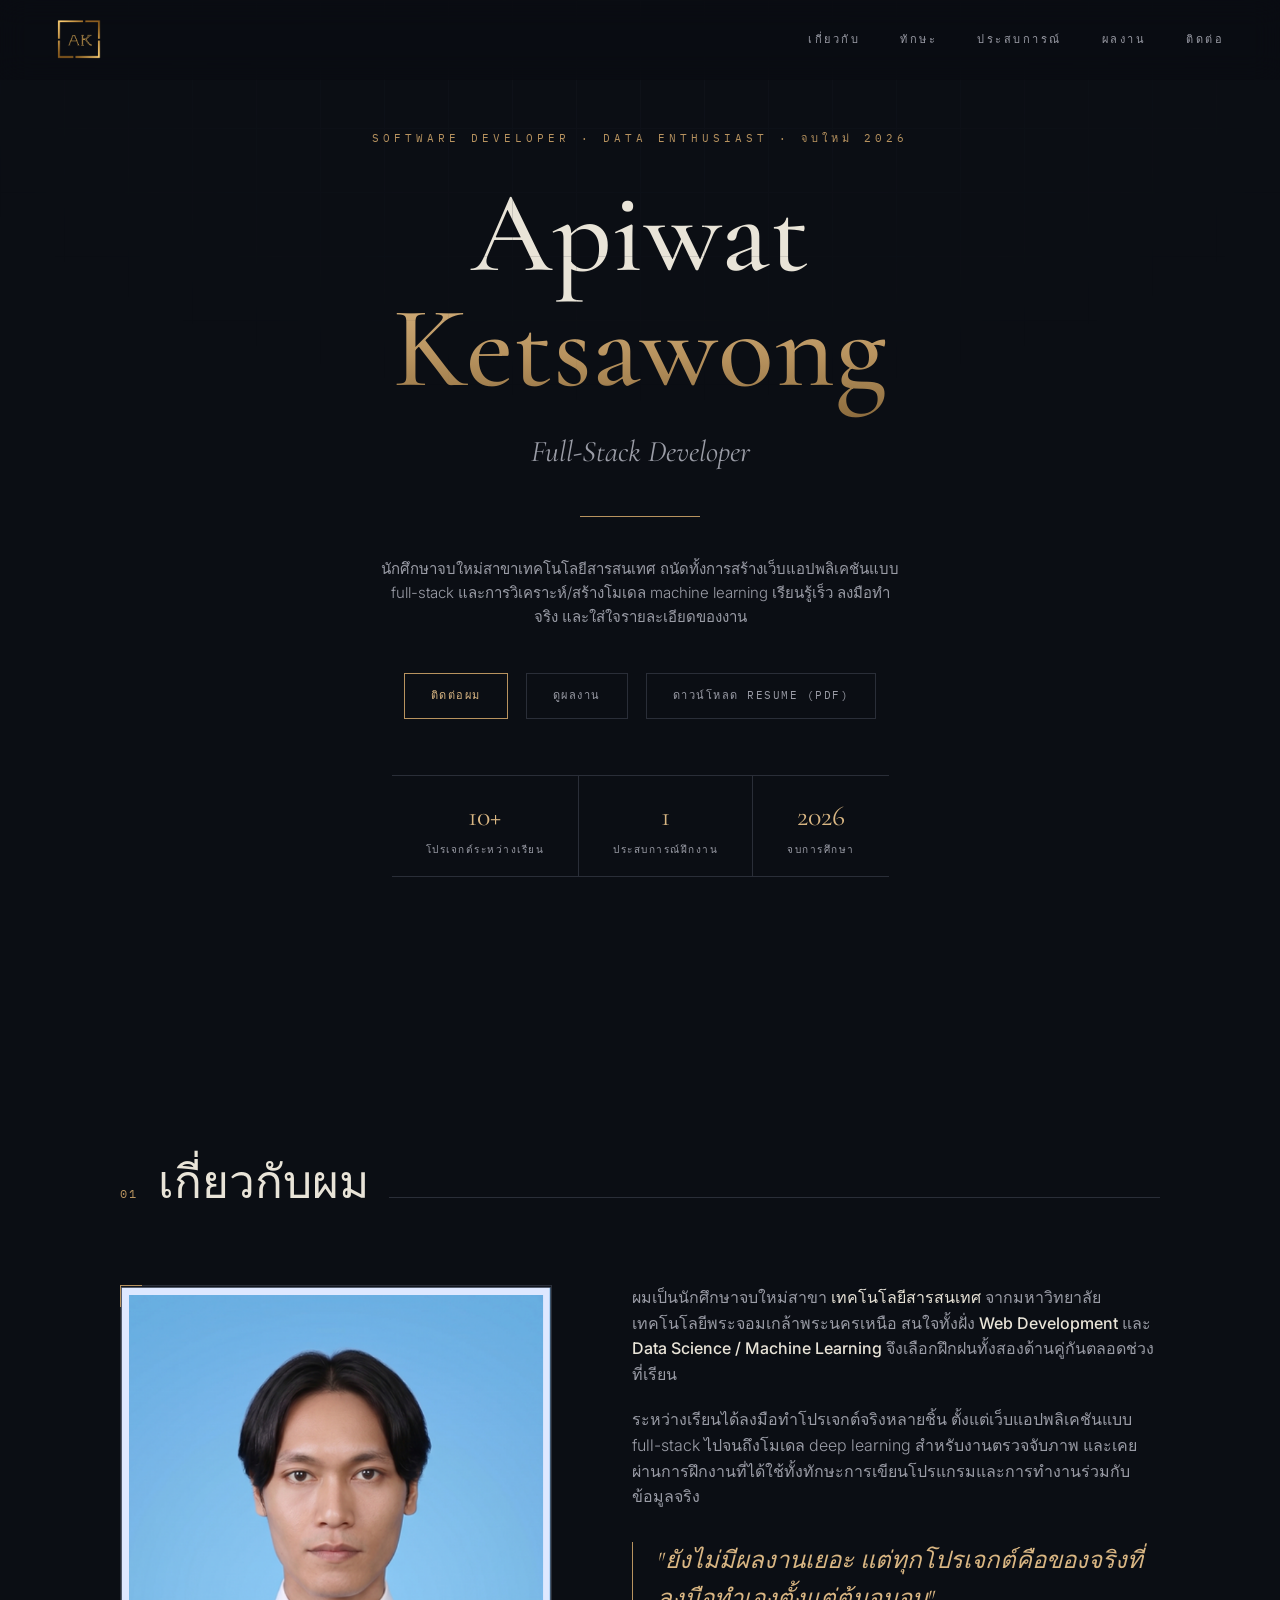
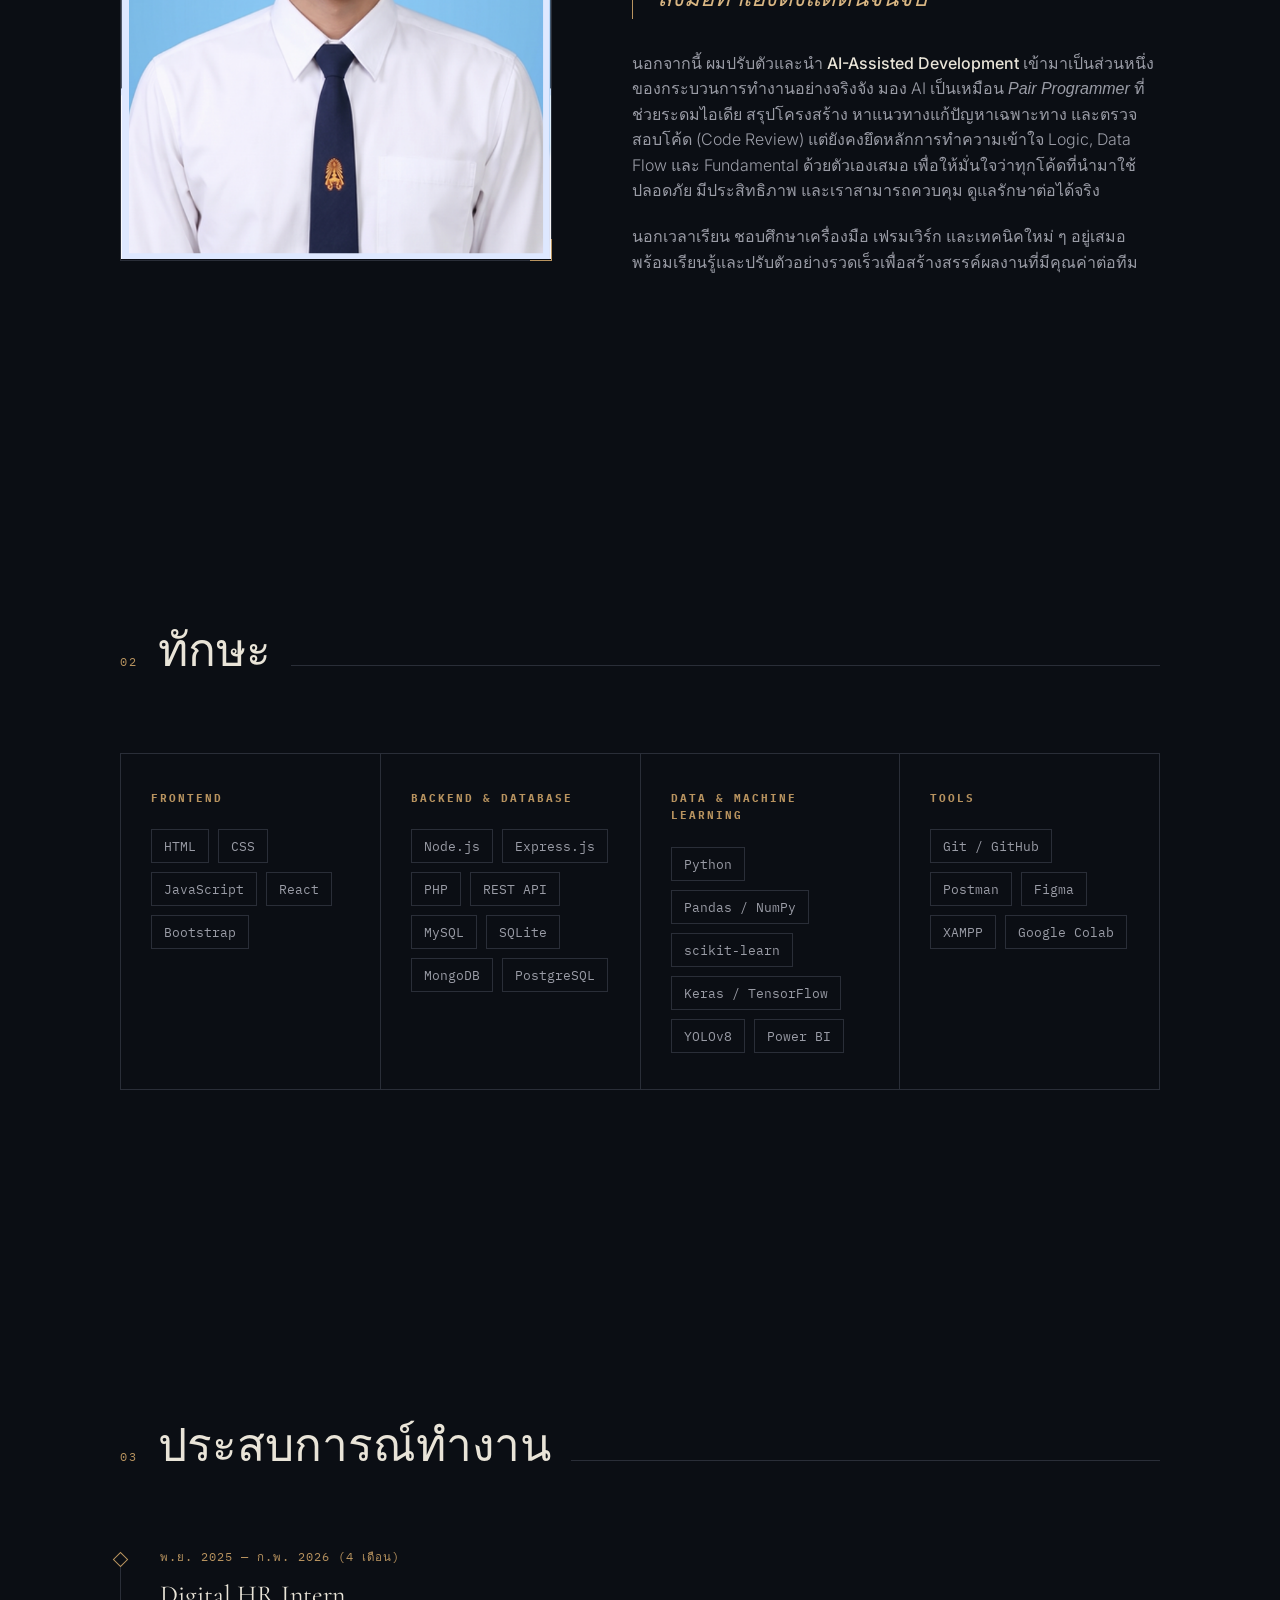
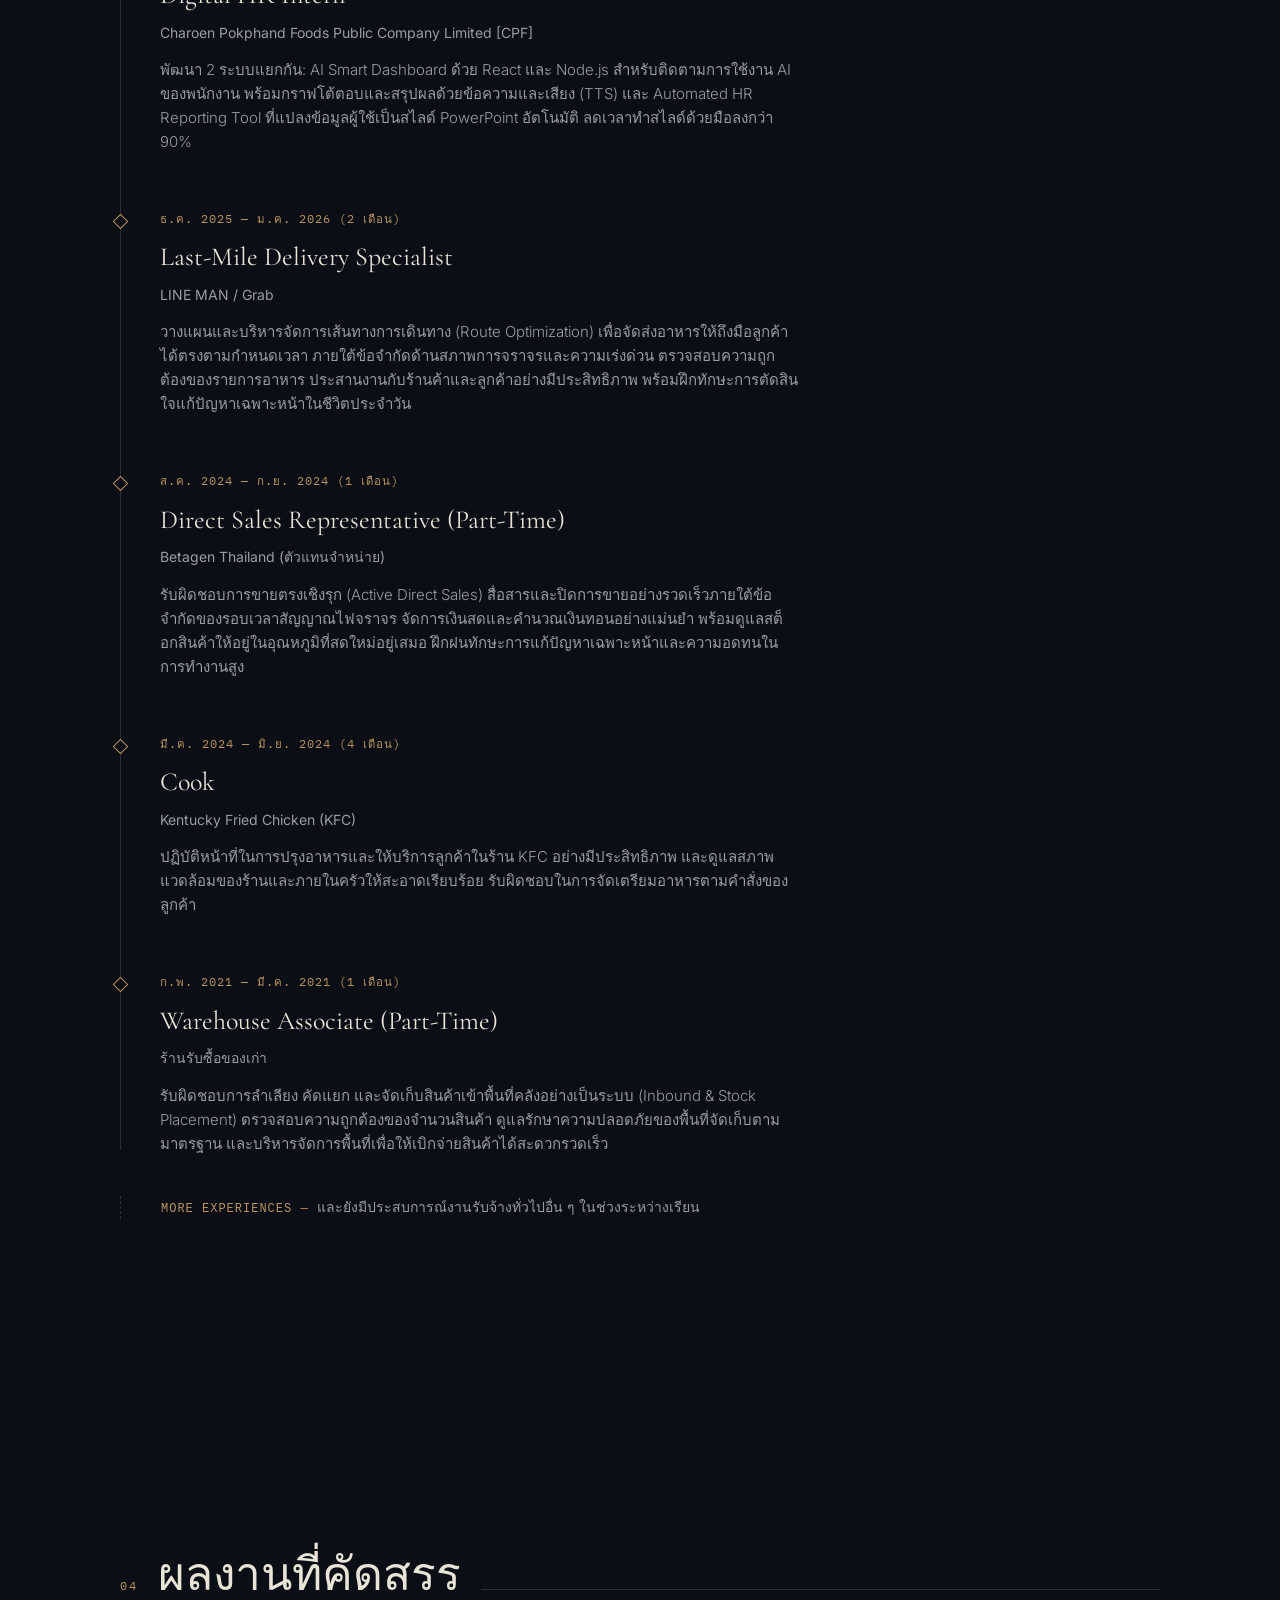
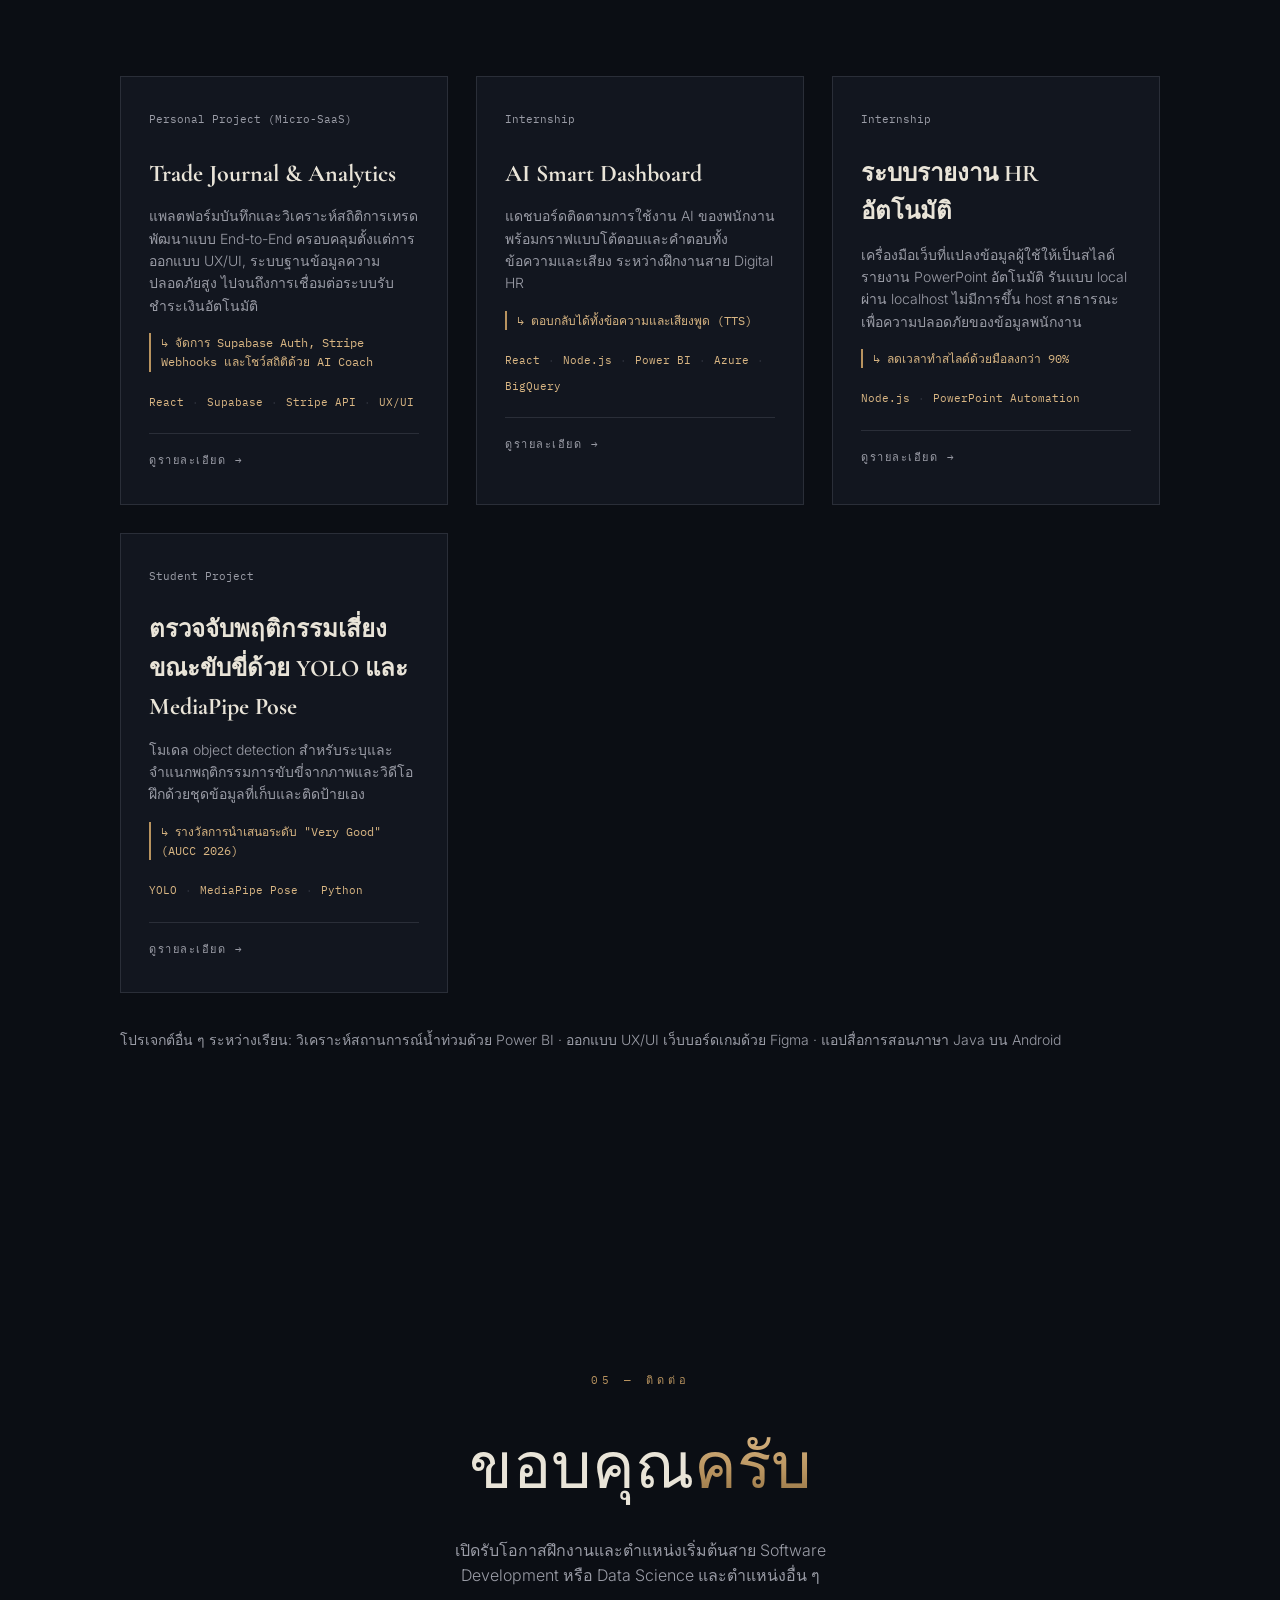
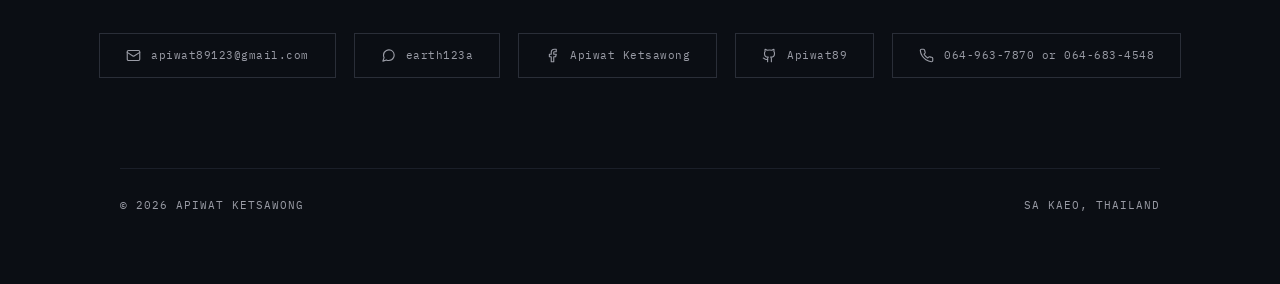
==== commit 7468e5e9: "project+" ====
--- a/index.html
+++ b/index.html
@@ -104,7 +104,7 @@
         </div>
       </div>
       <div class="skill-group">
-        <h3>เครื่องมือ</h3>
+        <h3>Tools</h3>
         <div class="skill-tags">
           <span>Git / GitHub</span><span>Postman</span><span>Figma</span><span>XAMPP</span><span>Google Colab</span>
         </div>
@@ -217,7 +217,7 @@
         <h3>ตรวจจับพฤติกรรมเสี่ยงขณะขับขี่ด้วย YOLO และ MediaPipe Pose</h3>
         <p>โมเดล object detection สำหรับระบุและจำแนกพฤติกรรมการขับขี่จากภาพและวิดีโอ ฝึกด้วยชุดข้อมูลที่เก็บและติดป้ายเอง</p>
         <div class="project-impact">↳ รางวัลการนำเสนอระดับ "Very Good" (AUCC 2026)</div>
-        <div class="project-tags"><span>YOLOv8</span><span>MediaPipe Pose</span><span>Python</span></div>
+        <div class="project-tags"><span>YOLO</span><span>MediaPipe Pose</span><span>Python</span></div>
         <div class="project-view">ดูรายละเอียด →</div>
       </a>
     </div>
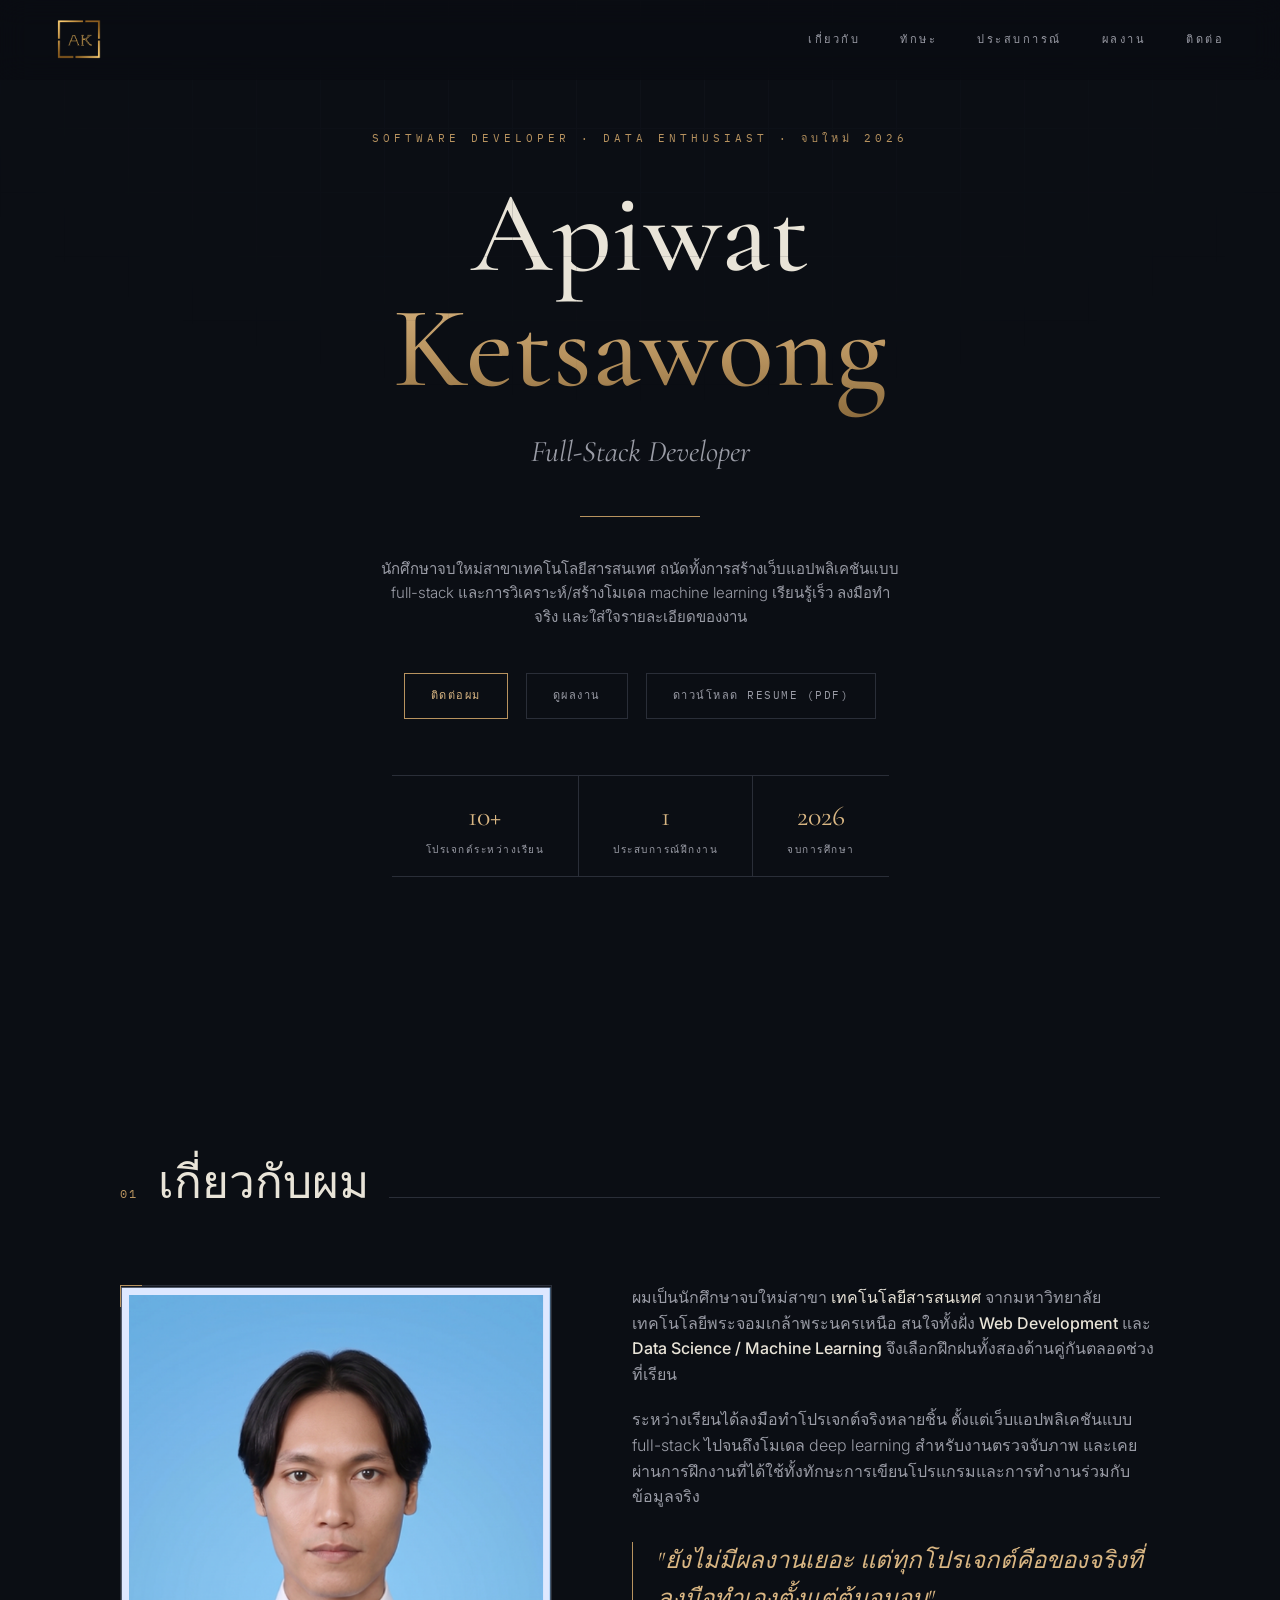
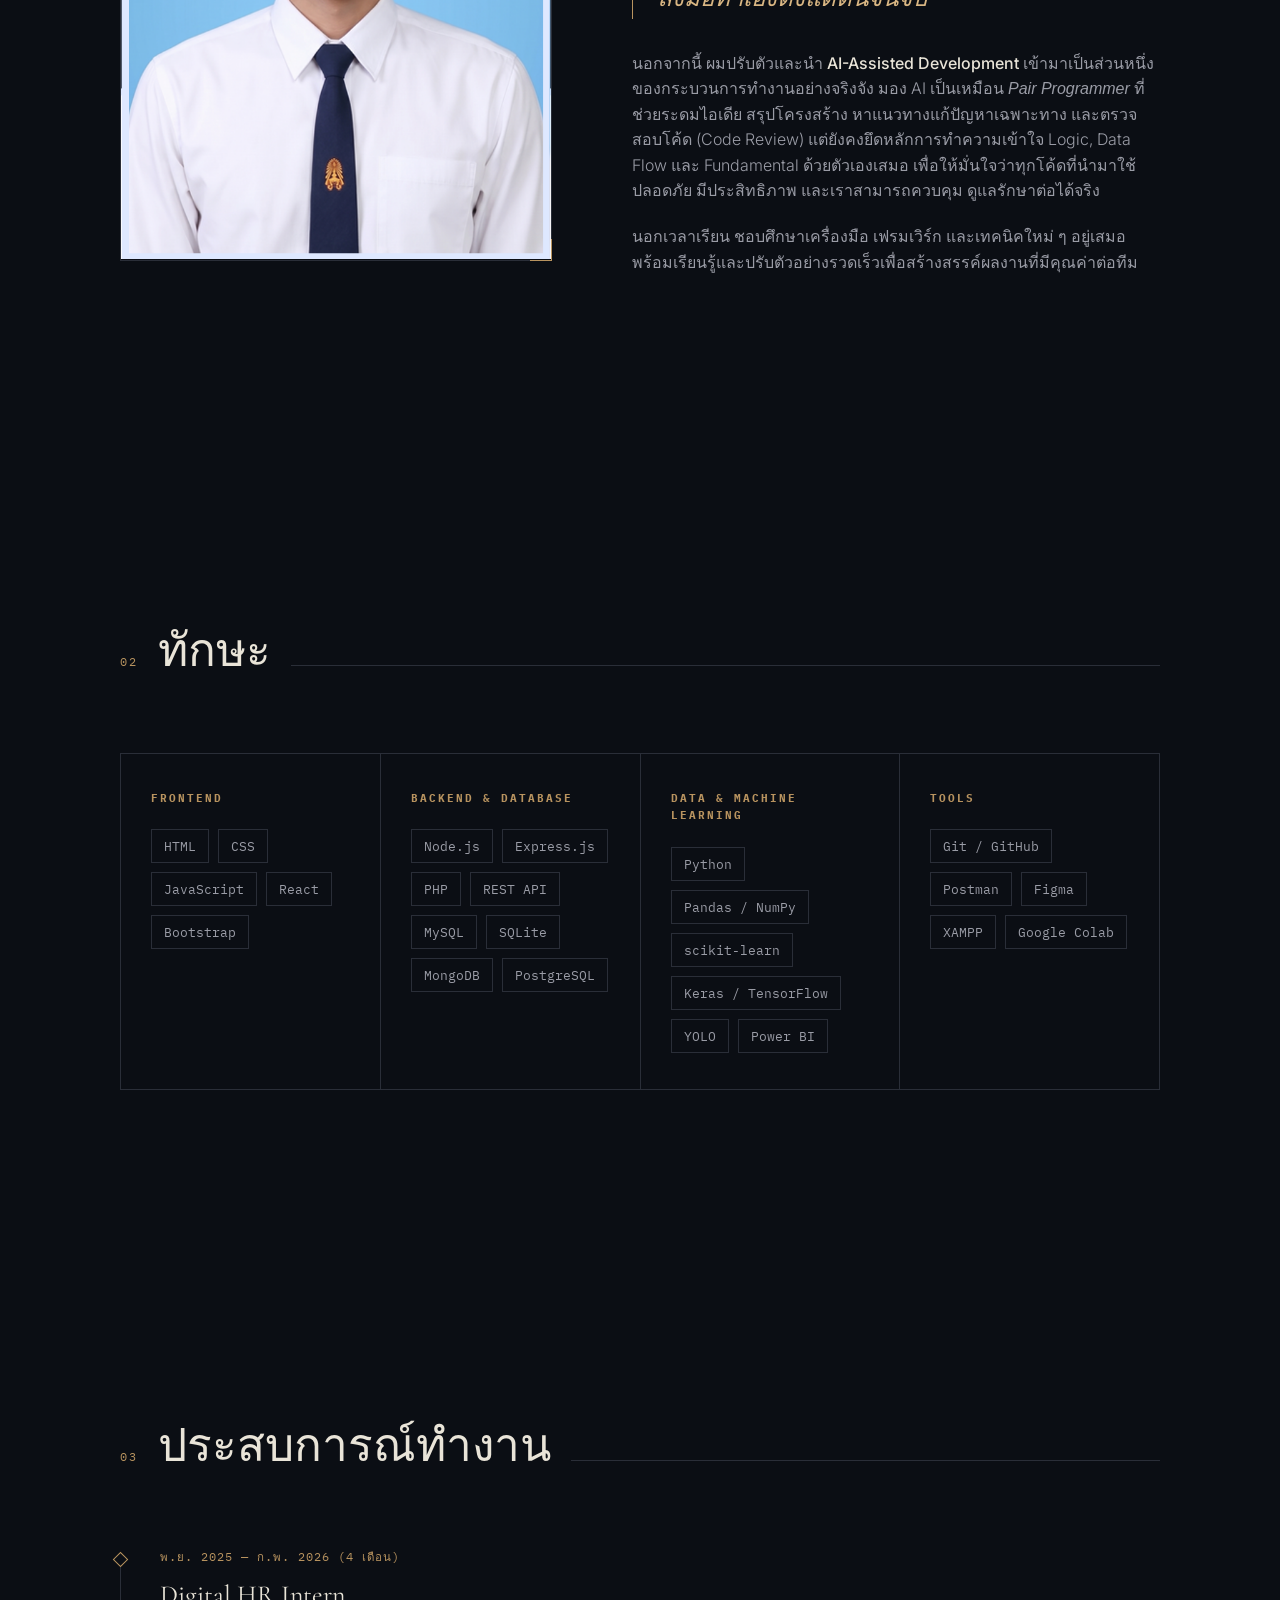
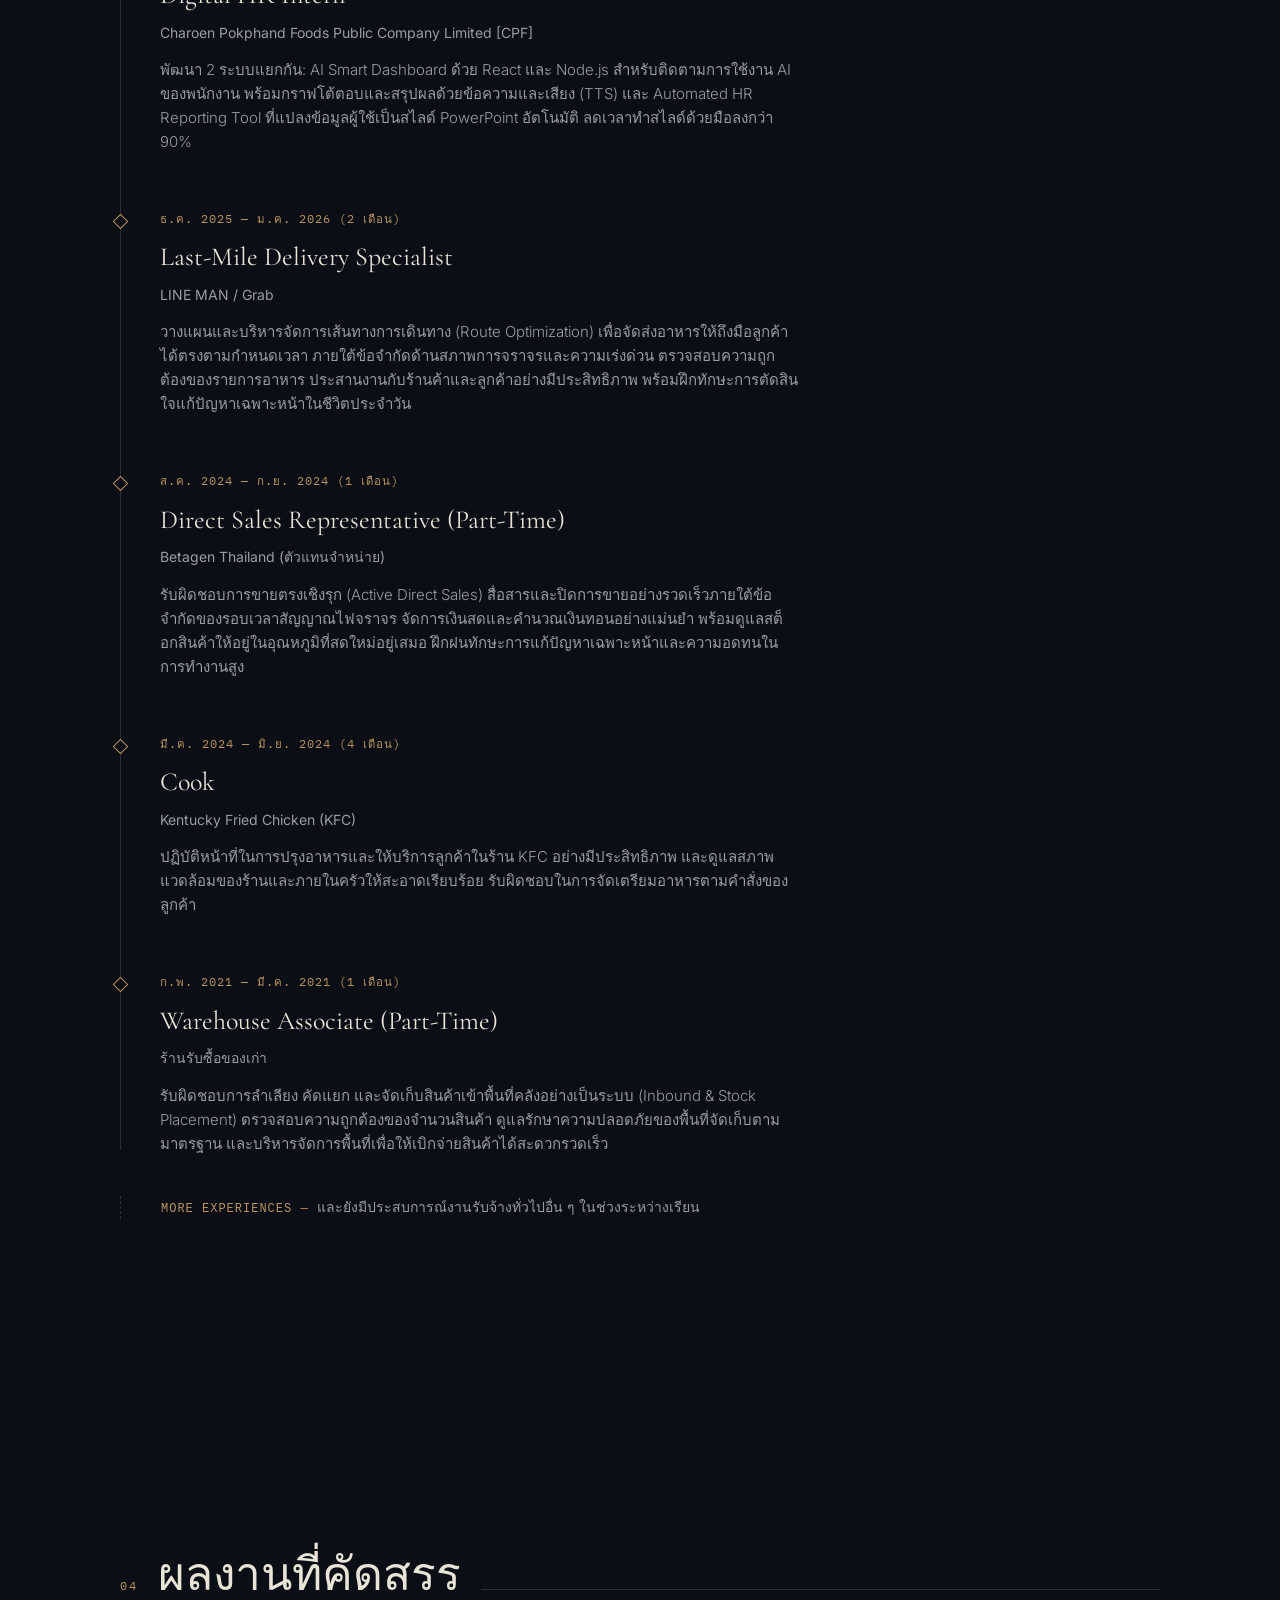
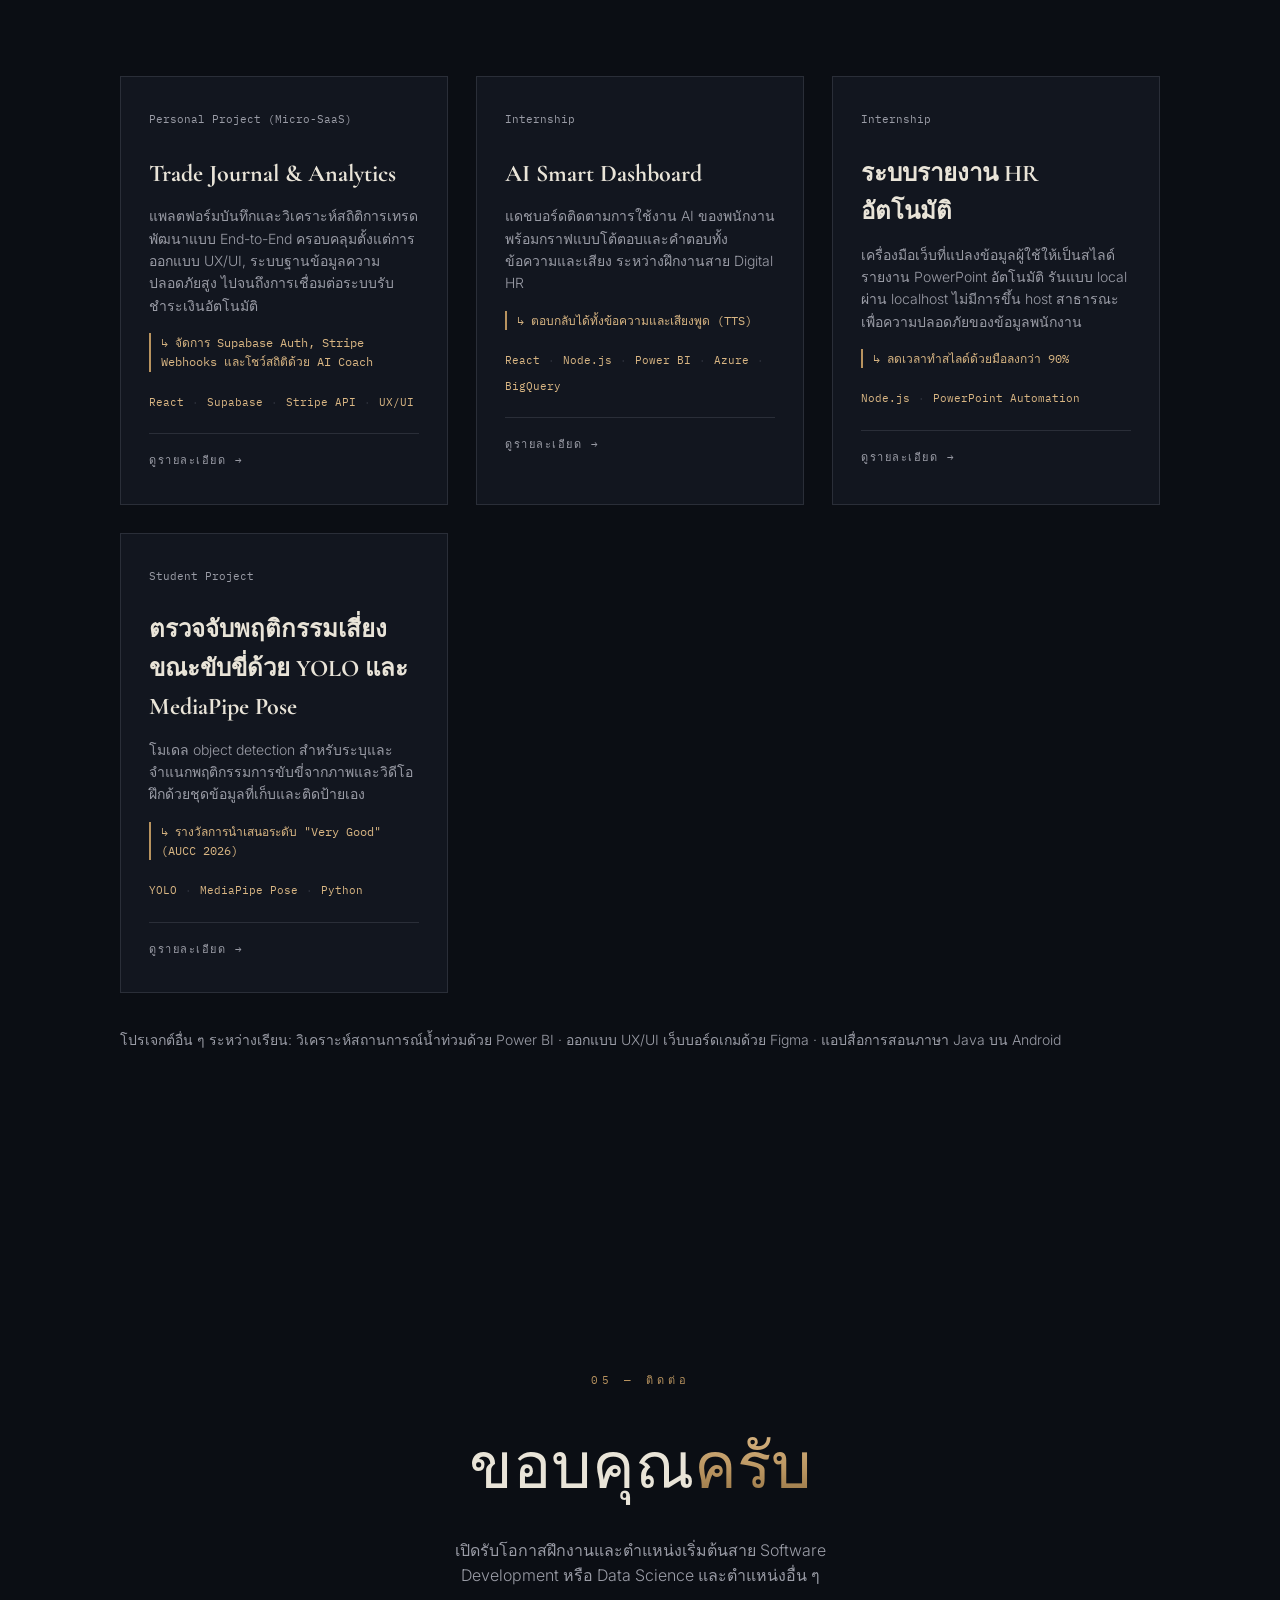
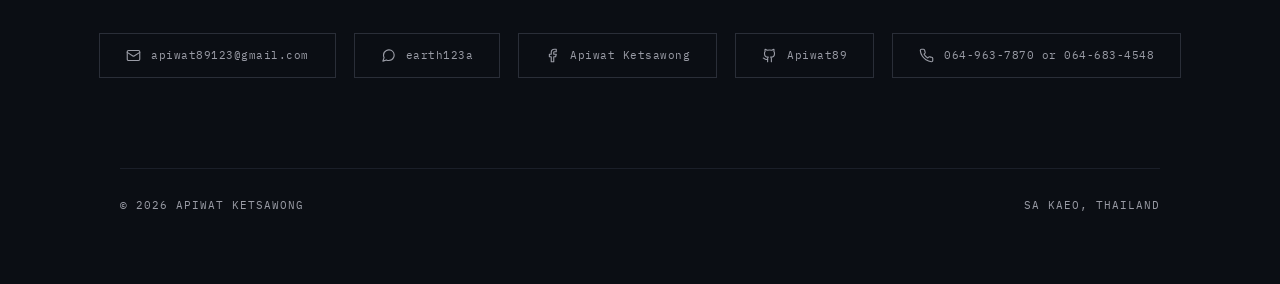
==== commit 46876784: "project+" ====
--- a/index.html
+++ b/index.html
@@ -100,7 +100,7 @@
       <div class="skill-group">
         <h3>Data &amp; Machine Learning</h3>
         <div class="skill-tags">
-          <span>Python</span><span>Pandas / NumPy</span><span>scikit-learn</span><span>Keras / TensorFlow</span><span>YOLOv8</span><span>Power BI</span>
+          <span>Python</span><span>Pandas / NumPy</span><span>scikit-learn</span><span>Keras / TensorFlow</span><span>YOLO</span><span>Power BI</span>
         </div>
       </div>
       <div class="skill-group">
